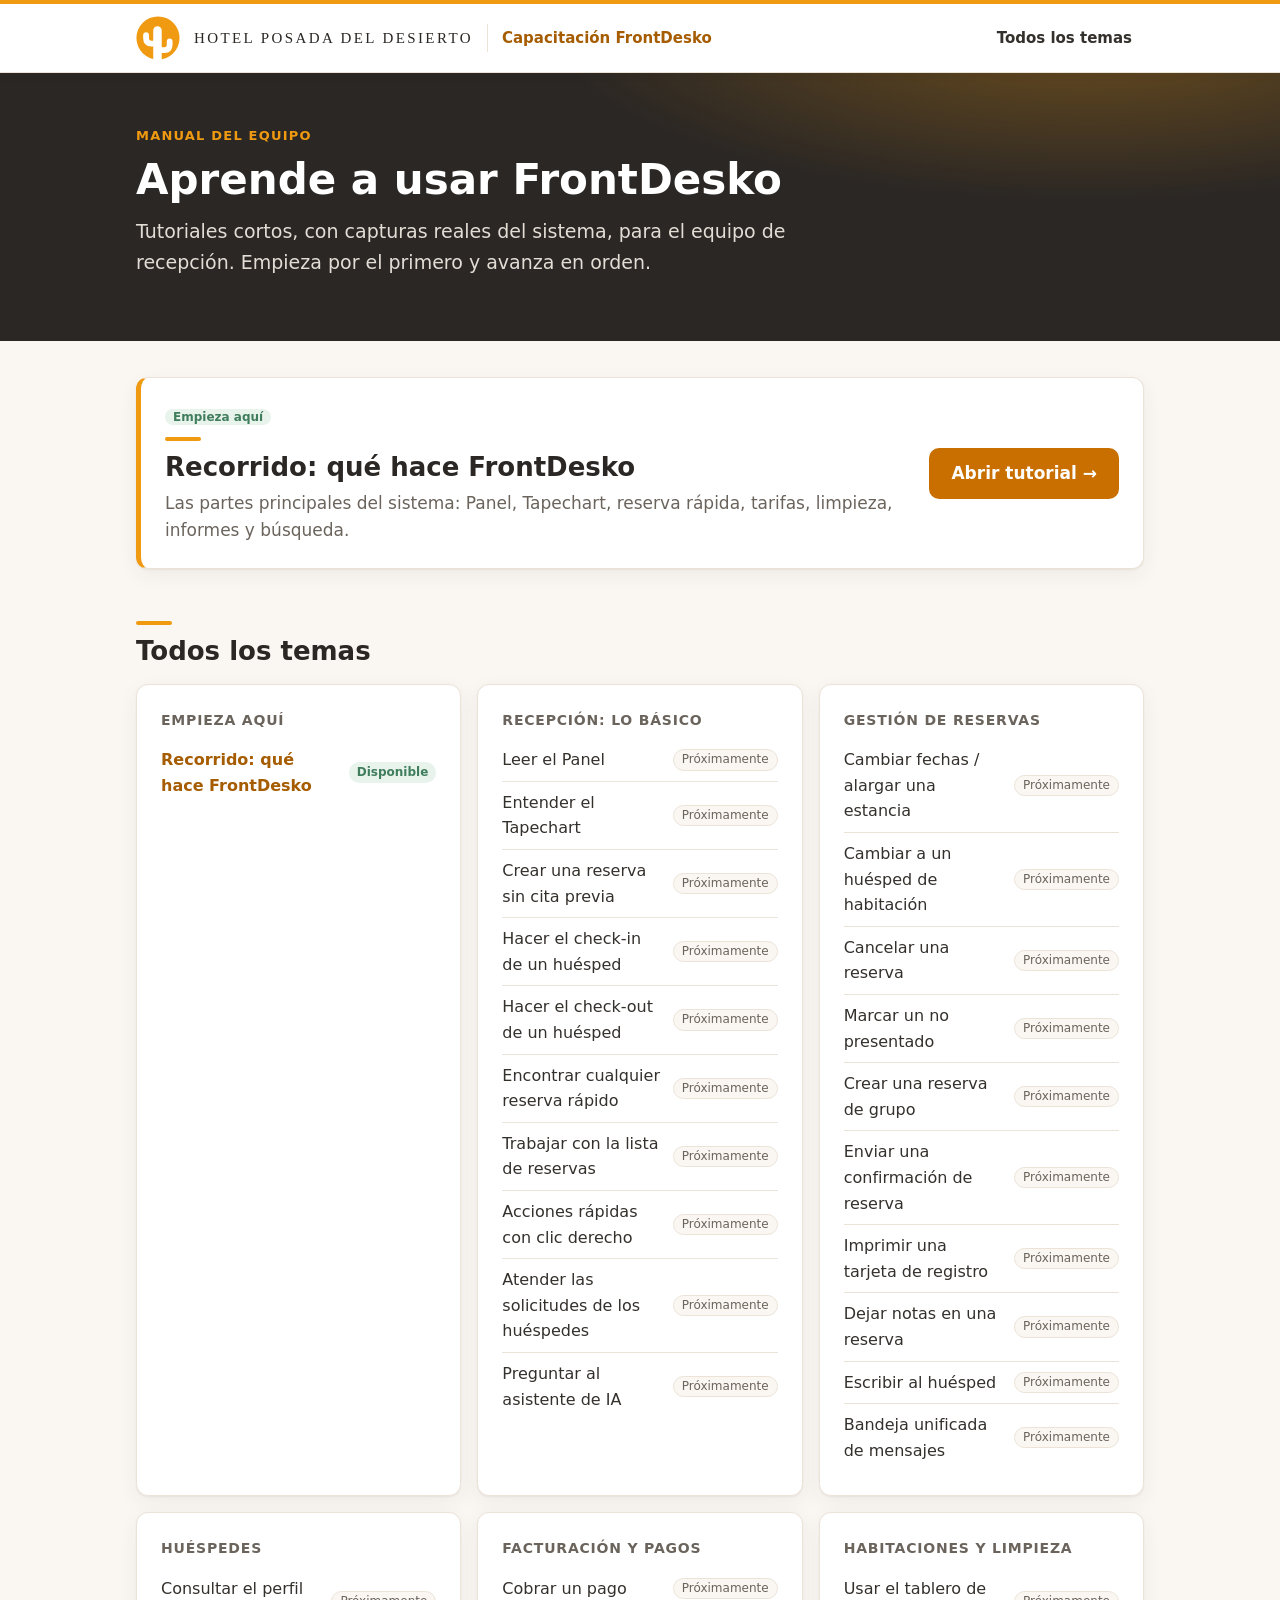
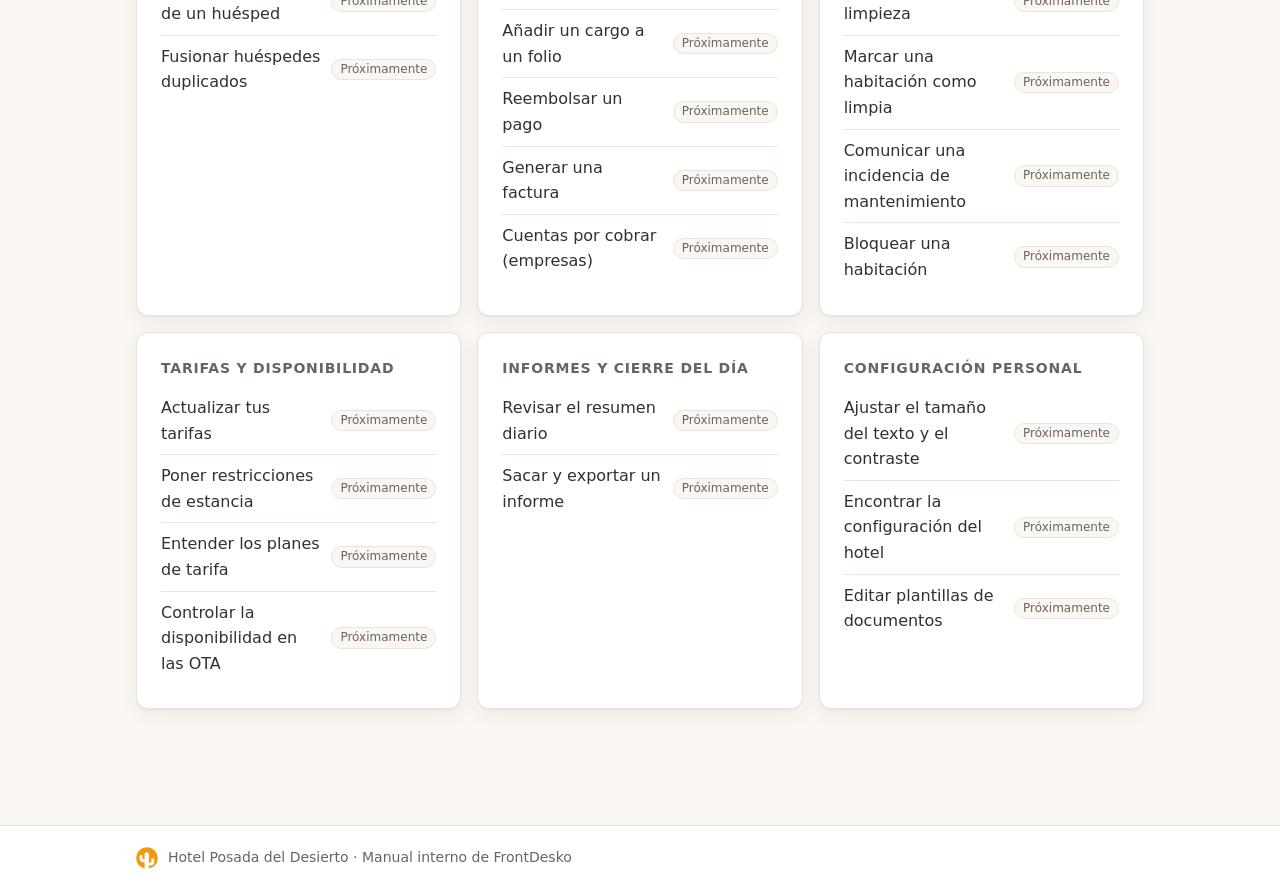
==== index.html @ f3b3c9da "Minisitio de capacitación FrontDesko: portada y tema 1 (Recorrido)" ====
<!doctype html>
<html lang="es">
<head>
<meta charset="utf-8">
<meta name="viewport" content="width=device-width, initial-scale=1">
<title>Capacitación FrontDesko</title>
<link rel="icon" href="img/logo.svg">
<link rel="stylesheet" href="css/estilos.css">
</head>
<body>

<header class="marca-hotel">
  <div class="contenedor">
    <a class="identidad" href="index.html">
      <img src="img/logo.svg" alt="Logotipo Hotel Posada del Desierto">
      <span class="textos">
        <span class="nombre-hotel">Hotel Posada del Desierto</span>
        <span class="separador"></span>
        <span class="seccion">Capacitación FrontDesko</span>
      </span>
    </a>
    <nav><a href="index.html">Todos los temas</a></nav>
  </div>
</header>

<div class="cabecera">
  <div class="contenedor">
    <span class="etiqueta">Manual del equipo</span>
    <h1>Aprende a usar FrontDesko</h1>
    <p class="lead">Tutoriales cortos, con capturas reales del sistema, para el equipo de recepción. Empieza por el primero y avanza en orden.</p>
  </div>
</div>

<main class="contenedor">

  <section class="tarjeta destacado">
    <div class="texto">
      <span class="listo">Empieza aquí</span>
      <h2 style="margin:8px 0 6px">Recorrido: qué hace FrontDesko</h2>
      <p style="margin:0;color:var(--texto-suave)">Las partes principales del sistema: Panel, Tapechart, reserva rápida, tarifas, limpieza, informes y búsqueda.</p>
    </div>
    <a class="boton" href="01-recorrido.html">Abrir tutorial →</a>
  </section>

  <section>
    <h2>Todos los temas</h2>
    <div class="temas">
      <div class="tarjeta grupo">
        <h3>Empieza aquí</h3>
        <ul><li><a href="01-recorrido.html">Recorrido: qué hace FrontDesko</a><span class="listo">Disponible</span></li></ul>
      </div>
      <div class="tarjeta grupo">
        <h3>Recepción: lo básico</h3>
        <ul>
          <li>Leer el Panel<span class="pronto">Próximamente</span></li>
          <li>Entender el Tapechart<span class="pronto">Próximamente</span></li>
          <li>Crear una reserva sin cita previa<span class="pronto">Próximamente</span></li>
          <li>Hacer el check-in de un huésped<span class="pronto">Próximamente</span></li>
          <li>Hacer el check-out de un huésped<span class="pronto">Próximamente</span></li>
          <li>Encontrar cualquier reserva rápido<span class="pronto">Próximamente</span></li>
          <li>Trabajar con la lista de reservas<span class="pronto">Próximamente</span></li>
          <li>Acciones rápidas con clic derecho<span class="pronto">Próximamente</span></li>
          <li>Atender las solicitudes de los huéspedes<span class="pronto">Próximamente</span></li>
          <li>Preguntar al asistente de IA<span class="pronto">Próximamente</span></li>
        </ul>
      </div>
      <div class="tarjeta grupo">
        <h3>Gestión de reservas</h3>
        <ul>
          <li>Cambiar fechas / alargar una estancia<span class="pronto">Próximamente</span></li>
          <li>Cambiar a un huésped de habitación<span class="pronto">Próximamente</span></li>
          <li>Cancelar una reserva<span class="pronto">Próximamente</span></li>
          <li>Marcar un no presentado<span class="pronto">Próximamente</span></li>
          <li>Crear una reserva de grupo<span class="pronto">Próximamente</span></li>
          <li>Enviar una confirmación de reserva<span class="pronto">Próximamente</span></li>
          <li>Imprimir una tarjeta de registro<span class="pronto">Próximamente</span></li>
          <li>Dejar notas en una reserva<span class="pronto">Próximamente</span></li>
          <li>Escribir al huésped<span class="pronto">Próximamente</span></li>
          <li>Bandeja unificada de mensajes<span class="pronto">Próximamente</span></li>
        </ul>
      </div>
      <div class="tarjeta grupo">
        <h3>Huéspedes</h3>
        <ul>
          <li>Consultar el perfil de un huésped<span class="pronto">Próximamente</span></li>
          <li>Fusionar huéspedes duplicados<span class="pronto">Próximamente</span></li>
        </ul>
      </div>
      <div class="tarjeta grupo">
        <h3>Facturación y pagos</h3>
        <ul>
          <li>Cobrar un pago<span class="pronto">Próximamente</span></li>
          <li>Añadir un cargo a un folio<span class="pronto">Próximamente</span></li>
          <li>Reembolsar un pago<span class="pronto">Próximamente</span></li>
          <li>Generar una factura<span class="pronto">Próximamente</span></li>
          <li>Cuentas por cobrar (empresas)<span class="pronto">Próximamente</span></li>
        </ul>
      </div>
      <div class="tarjeta grupo">
        <h3>Habitaciones y limpieza</h3>
        <ul>
          <li>Usar el tablero de limpieza<span class="pronto">Próximamente</span></li>
          <li>Marcar una habitación como limpia<span class="pronto">Próximamente</span></li>
          <li>Comunicar una incidencia de mantenimiento<span class="pronto">Próximamente</span></li>
          <li>Bloquear una habitación<span class="pronto">Próximamente</span></li>
        </ul>
      </div>
      <div class="tarjeta grupo">
        <h3>Tarifas y disponibilidad</h3>
        <ul>
          <li>Actualizar tus tarifas<span class="pronto">Próximamente</span></li>
          <li>Poner restricciones de estancia<span class="pronto">Próximamente</span></li>
          <li>Entender los planes de tarifa<span class="pronto">Próximamente</span></li>
          <li>Controlar la disponibilidad en las OTA<span class="pronto">Próximamente</span></li>
        </ul>
      </div>
      <div class="tarjeta grupo">
        <h3>Informes y cierre del día</h3>
        <ul>
          <li>Revisar el resumen diario<span class="pronto">Próximamente</span></li>
          <li>Sacar y exportar un informe<span class="pronto">Próximamente</span></li>
        </ul>
      </div>
      <div class="tarjeta grupo">
        <h3>Configuración personal</h3>
        <ul>
          <li>Ajustar el tamaño del texto y el contraste<span class="pronto">Próximamente</span></li>
          <li>Encontrar la configuración del hotel<span class="pronto">Próximamente</span></li>
          <li>Editar plantillas de documentos<span class="pronto">Próximamente</span></li>
        </ul>
      </div>
    </div>
  </section>

</main>

<footer>
  <div class="contenedor"><img src="img/logo.svg" alt="">Hotel Posada del Desierto · Manual interno de FrontDesko</div>
</footer>

</body>
</html>
---- css/estilos.css ----
/* Capacitación FrontDesko — Hotel Posada del Desierto
   Color de marca: naranja del logotipo (#EF9A11). */
:root {
  --naranja: #ef9a11;          /* marca: logotipo, acentos, marcadores */
  --naranja-fuerte: #c96f00;   /* fondos con texto blanco (números, botones) */
  --naranja-texto: #a65c00;    /* enlaces y texto naranja sobre claro */
  --naranja-claro: #fdf1de;
  --carbon: #2b2724;           /* cabecera oscura y títulos */
  --texto: #34302c;
  --texto-suave: #6b645d;
  --arena: #faf7f2;            /* fondo de página */
  --borde: #ebe3d8;
  --blanco: #ffffff;
  --salvia: #3f7d5c;
  --salvia-claro: #e8f3ec;
  --turquesa: #1f6e7a;
  --turquesa-claro: #e4f1f2;
  --terracota: #b4432a;
  --terracota-claro: #fbece7;
  --radio: 12px;
  --sombra: 0 1px 2px rgba(43, 39, 36, .06), 0 6px 20px rgba(43, 39, 36, .06);
}

* { box-sizing: border-box; }
html { scroll-behavior: smooth; }
body {
  margin: 0;
  background: var(--arena);
  color: var(--texto);
  font-family: "Segoe UI", system-ui, -apple-system, Roboto, Arial, sans-serif;
  font-size: 17px;
  line-height: 1.6;
}
img { max-width: 100%; display: block; }
a { color: var(--naranja-texto); }
b, strong { font-weight: 650; }
code { background: var(--naranja-claro); padding: 0 5px; border-radius: 4px; font-size: .92em; }

.contenedor { width: 100%; max-width: 1040px; margin: 0 auto; padding: 0 16px; }

/* ---------- Cabecera de marca (todas las páginas) ---------- */
.marca-hotel {
  position: sticky; top: 0; z-index: 10;
  background: var(--blanco);
  border-top: 4px solid var(--naranja);
  border-bottom: 1px solid var(--borde);
  box-shadow: 0 2px 10px rgba(43, 39, 36, .05);
}
.marca-hotel .contenedor { display: flex; align-items: center; gap: 16px; min-height: 68px; }
.marca-hotel .identidad { display: flex; align-items: center; gap: 14px; text-decoration: none; color: inherit; min-width: 0; }
.marca-hotel .identidad img { width: 44px; height: 44px; flex: none; }
.marca-hotel .nombre-hotel {
  font-family: Georgia, "Times New Roman", serif;
  text-transform: uppercase; letter-spacing: .16em;
  font-size: 15px; color: var(--carbon); white-space: nowrap;
}
.marca-hotel .separador { width: 1px; height: 28px; background: var(--borde); flex: none; }
.marca-hotel .seccion { font-weight: 650; font-size: 15px; color: var(--naranja-texto); white-space: nowrap; }
.marca-hotel nav { margin-left: auto; display: flex; gap: 4px; }
.marca-hotel nav a { text-decoration: none; color: var(--texto); font-size: 15px; font-weight: 600; padding: 6px 12px; border-radius: 8px; }
.marca-hotel nav a:hover { background: var(--naranja-claro); color: var(--naranja-texto); }

/* ---------- Portada de cada página ---------- */
.cabecera {
  background:
    radial-gradient(900px 300px at 85% -20%, rgba(239, 154, 17, .35), transparent 60%),
    var(--carbon);
  color: #fff; padding: 48px 0 44px;
}
.cabecera .etiqueta { display: inline-block; font-size: 13px; font-weight: 700; text-transform: uppercase; letter-spacing: 1.2px; color: var(--naranja); }
.cabecera h1 { font-size: clamp(28px, 4.5vw, 42px); line-height: 1.15; margin: 8px 0 12px; }
.cabecera p.lead { font-size: 19px; max-width: 720px; margin: 0 0 20px; color: #e3ddd6; }
.migas { font-size: 14px; color: #bdb4aa; margin-bottom: 14px; }
.migas a { color: #fff; text-decoration: none; }
.fichas { display: flex; flex-wrap: wrap; gap: 8px; }
.ficha { background: rgba(255, 255, 255, .1); border: 1px solid rgba(255, 255, 255, .22); padding: 4px 12px; border-radius: 999px; font-size: 14px; }

/* ---------- Secciones ---------- */
main.contenedor { padding-top: 36px; padding-bottom: 64px; }
section { margin: 0 0 52px; }
h2 { font-size: 26px; line-height: 1.25; margin: 0 0 16px; color: var(--carbon); }
h2::before { content: ""; display: block; width: 36px; height: 4px; border-radius: 2px; background: var(--naranja); margin-bottom: 10px; }
h3 { font-size: 20px; margin: 0 0 8px; color: var(--carbon); }
.tarjeta { background: var(--blanco); border: 1px solid var(--borde); border-radius: var(--radio); box-shadow: var(--sombra); padding: 24px; }

.aprenderas { display: grid; grid-template-columns: repeat(auto-fit, minmax(220px, 1fr)); gap: 12px; list-style: none; padding: 0; margin: 0; }
.aprenderas li { background: var(--blanco); border: 1px solid var(--borde); border-radius: var(--radio); padding: 14px 16px 14px 46px; position: relative; }
.aprenderas li::before { content: "✓"; position: absolute; left: 14px; top: 13px; width: 22px; height: 22px; border-radius: 50%; background: var(--naranja-claro); color: var(--naranja-texto); font-weight: 800; font-size: 13px; display: grid; place-items: center; }

/* ---------- Notas ---------- */
.nota { border-radius: 10px; padding: 14px 16px 14px 48px; position: relative; margin: 16px 0; background: var(--turquesa-claro); border-left: 4px solid var(--turquesa); }
.nota::before { content: "i"; position: absolute; left: 14px; top: 14px; width: 22px; height: 22px; border-radius: 50%; background: var(--turquesa); color: #fff; font-weight: 800; font-size: 13px; display: grid; place-items: center; font-family: Georgia, serif; }
.nota.ojo { background: var(--terracota-claro); border-left-color: var(--terracota); }
.nota.ojo::before { content: "!"; background: var(--terracota); font-family: inherit; }
.nota.bien { background: var(--salvia-claro); border-left-color: var(--salvia); }
.nota.bien::before { content: "✓"; background: var(--salvia); font-family: inherit; }
.nota p { margin: 0; }

/* ---------- Pasos ---------- */
.paso { display: grid; grid-template-columns: 56px 1fr; gap: 0 20px; margin: 0 0 48px; }
.paso .num { width: 48px; height: 48px; border-radius: 50%; background: var(--naranja-fuerte); color: #fff; font-weight: 800; font-size: 20px; display: grid; place-items: center; box-shadow: 0 0 0 5px var(--naranja-claro); }
.paso .cuerpo { min-width: 0; }
.paso .titulo-paso { font-size: 22px; margin: 6px 0 12px; color: var(--carbon); }
.paso .accion { display: flex; gap: 10px; align-items: flex-start; background: var(--blanco); border: 1px solid var(--borde); border-radius: 10px; padding: 12px 14px; margin: 14px 0 0; }
.paso .accion .icono { flex: none; width: 26px; height: 26px; border-radius: 6px; background: var(--naranja); color: #fff; display: grid; place-items: center; font-weight: 800; font-size: 13px; }
.paso .turno { margin: 10px 0 0; padding: 12px 14px; border-radius: 10px; background: var(--salvia-claro); }
.paso .turno b { color: var(--salvia); }
.leyenda { list-style: none; padding: 0; margin: 14px 0 0; display: grid; gap: 8px; }
.leyenda li { display: grid; grid-template-columns: 26px 1fr; gap: 10px; align-items: start; }
.leyenda .n { width: 24px; height: 24px; border-radius: 50%; background: var(--naranja); color: #fff; font-weight: 800; font-size: 13px; display: grid; place-items: center; margin-top: 2px; }

/* Imitan elementos de FrontDesko (se mantienen en azul como en el sistema) */
.boton-ui { display: inline-block; background: #1a73d9; color: #fff; font-weight: 600; font-size: 14px; padding: 1px 10px; border-radius: 6px; white-space: nowrap; }
.boton-ui.borde { background: #fff; color: #1a73d9; border: 1px solid #1a73d9; }
.pestana-ui { display: inline-block; border: 1px solid #d6dde6; background: #fff; color: #1d2733; font-weight: 600; font-size: 14px; padding: 1px 10px; border-radius: 6px; white-space: nowrap; }
.etiqueta-ui { display: inline-block; font-size: 12px; font-weight: 700; padding: 0 6px; border-radius: 4px; }
.etiqueta-ui.limpia { background: #d9f5e3; color: #1f7a45; }
.etiqueta-ui.sucia { background: #fdeccd; color: #9a5b00; border: 1px solid #f2b25c; }

/* ---------- Capturas con marcadores ---------- */
.captura { position: relative; margin: 0; border: 1px solid var(--borde); border-radius: 10px; background: #fff; box-shadow: var(--sombra); }
.captura img { border-radius: 10px 10px 0 0; }
.captura a { display: block; cursor: zoom-in; }
.captura figcaption { font-size: 14px; color: var(--texto-suave); padding: 8px 14px; border-top: 1px solid var(--borde); background: #fdfbf8; border-radius: 0 0 10px 10px; }
.captura .lienzo { position: relative; }
.marca {
  position: absolute; width: 4.5%; aspect-ratio: 1; min-width: 30px;
  transform: translate(-50%, -50%);
  border: 3px solid var(--naranja); border-radius: 50%;
  box-shadow: 0 0 0 4px rgba(239, 154, 17, .28);
  pointer-events: none;
  animation: latido 1.8s ease-in-out infinite;
}
.marca::after {
  content: attr(data-n);
  position: absolute; right: -14px; top: -14px;
  width: 24px; height: 24px; border-radius: 50%;
  background: var(--naranja-fuerte); color: #fff; font-weight: 800; font-size: 13px;
  display: grid; place-items: center; box-shadow: 0 1px 3px rgba(0,0,0,.3);
}
@keyframes latido { 50% { box-shadow: 0 0 0 9px rgba(239, 154, 17, 0); } }
@media (prefers-reduced-motion: reduce) { .marca { animation: none; } }

/* ---------- Mapa del menú ---------- */
.mapa { display: grid; grid-template-columns: repeat(auto-fit, minmax(230px, 1fr)); gap: 12px; }
.mapa .item { background: #fff; border: 1px solid var(--borde); border-radius: 10px; padding: 14px 16px; }
.mapa .item .pestana-ui { margin-bottom: 6px; }
.mapa .item p { margin: 0; font-size: 15px; color: var(--texto-suave); }
.mapa .item.clave { border-color: var(--naranja); box-shadow: 0 0 0 3px var(--naranja-claro); }

/* ---------- Diagrama de flujo ---------- */
.flujo { display: flex; flex-wrap: wrap; align-items: stretch; gap: 8px; list-style: none; padding: 0; margin: 0; }
.flujo li { flex: 1 1 140px; background: #fff; border: 1px solid var(--borde); border-radius: 10px; padding: 12px; text-align: center; position: relative; font-size: 15px; }
.flujo li b { display: block; font-size: 16px; color: var(--carbon); }
.flujo li .quien { display: inline-block; margin-top: 6px; font-size: 12px; font-weight: 700; padding: 1px 8px; border-radius: 999px; }
.quien.recepcion { background: var(--naranja-claro); color: var(--naranja-texto); }
.quien.limpieza { background: var(--salvia-claro); color: var(--salvia); }
.quien.sistema { background: var(--turquesa-claro); color: var(--turquesa); }
.flujo li:not(:last-child)::after { content: "➜"; position: absolute; right: -9px; top: 50%; transform: translateY(-50%); color: var(--naranja); font-size: 16px; z-index: 1; background: var(--arena); line-height: 1; }

/* ---------- Glosario y repaso ---------- */
dl.glosario { display: grid; grid-template-columns: max-content 1fr; gap: 10px 20px; margin: 0; }
dl.glosario dt { font-weight: 700; color: var(--carbon); }
dl.glosario dd { margin: 0; }
details { background: #fff; border: 1px solid var(--borde); border-radius: 10px; padding: 12px 16px; margin: 0 0 10px; }
details summary { cursor: pointer; font-weight: 600; }
details[open] summary { margin-bottom: 8px; color: var(--naranja-texto); }

/* ---------- Índice (portada) ---------- */
.temas { display: grid; grid-template-columns: repeat(auto-fit, minmax(280px, 1fr)); gap: 16px; }
.grupo h3 { font-size: 14px; text-transform: uppercase; letter-spacing: .8px; color: var(--texto-suave); margin: 0 0 8px; }
.grupo ul { list-style: none; margin: 0; padding: 0; }
.grupo li { padding: 8px 0; border-bottom: 1px solid var(--borde); display: flex; justify-content: space-between; gap: 10px; font-size: 16px; }
.grupo li:last-child { border-bottom: 0; }
.grupo li a { font-weight: 600; text-decoration: none; }
.pronto { font-size: 12px; color: var(--texto-suave); background: var(--arena); border: 1px solid var(--borde); border-radius: 999px; padding: 0 8px; white-space: nowrap; align-self: center; }
.listo { font-size: 12px; color: var(--salvia); background: var(--salvia-claro); border-radius: 999px; padding: 1px 8px; white-space: nowrap; align-self: center; font-weight: 700; }
.destacado { display: flex; gap: 24px; align-items: center; flex-wrap: wrap; border-left: 5px solid var(--naranja); }
.destacado .texto { flex: 1 1 300px; }
.boton { display: inline-block; background: var(--naranja-fuerte); color: #fff; text-decoration: none; font-weight: 700; padding: 12px 22px; border-radius: 10px; }
.boton:hover { background: #b46300; }

/* ---------- Pie ---------- */
.siguiente { display: flex; justify-content: space-between; align-items: center; gap: 16px; flex-wrap: wrap; }
footer { border-top: 1px solid var(--borde); padding: 20px 0; font-size: 14px; color: var(--texto-suave); background: var(--blanco); }
footer .contenedor { display: flex; align-items: center; gap: 10px; }
footer img { width: 22px; height: 22px; }

/* ---------- Móvil ---------- */
@media (max-width: 760px) {
  .marca-hotel .separador { display: none; }
  .marca-hotel .identidad { flex-wrap: wrap; row-gap: 0; }
  .marca-hotel .textos { display: flex; flex-direction: column; line-height: 1.25; }
  .marca-hotel .nombre-hotel { font-size: 12px; letter-spacing: .12em; }
  .marca-hotel .seccion { font-size: 14px; }
  .marca-hotel nav { display: none; }
}
@media (min-width: 761px) {
  .marca-hotel .textos { display: flex; align-items: center; gap: 14px; }
}
@media (max-width: 640px) {
  body { font-size: 16px; }
  .paso { grid-template-columns: 1fr; }
  .paso .num { margin-bottom: 6px; }
  dl.glosario { grid-template-columns: 1fr; gap: 2px; }
  dl.glosario dd { margin-bottom: 10px; }
  .flujo li:not(:last-child)::after { content: "⬇"; right: 50%; top: auto; bottom: -13px; transform: translateX(50%); }
  .flujo li { flex-basis: 100%; }
}

/* ---------- Impresión ---------- */
@media print {
  body { background: #fff; font-size: 12pt; }
  .marca-hotel { position: static; box-shadow: none; }
  .marca-hotel nav, .no-imprimir { display: none !important; }
  .cabecera { background: none; color: #000; padding: 0 0 12px; border-bottom: 2px solid var(--naranja); }
  .cabecera p.lead, .migas { color: #333; }
  .ficha { border-color: #999; }
  .paso, .captura, details, .nota { break-inside: avoid; }
  .marca { animation: none; }
  a { color: inherit; text-decoration: none; }
}
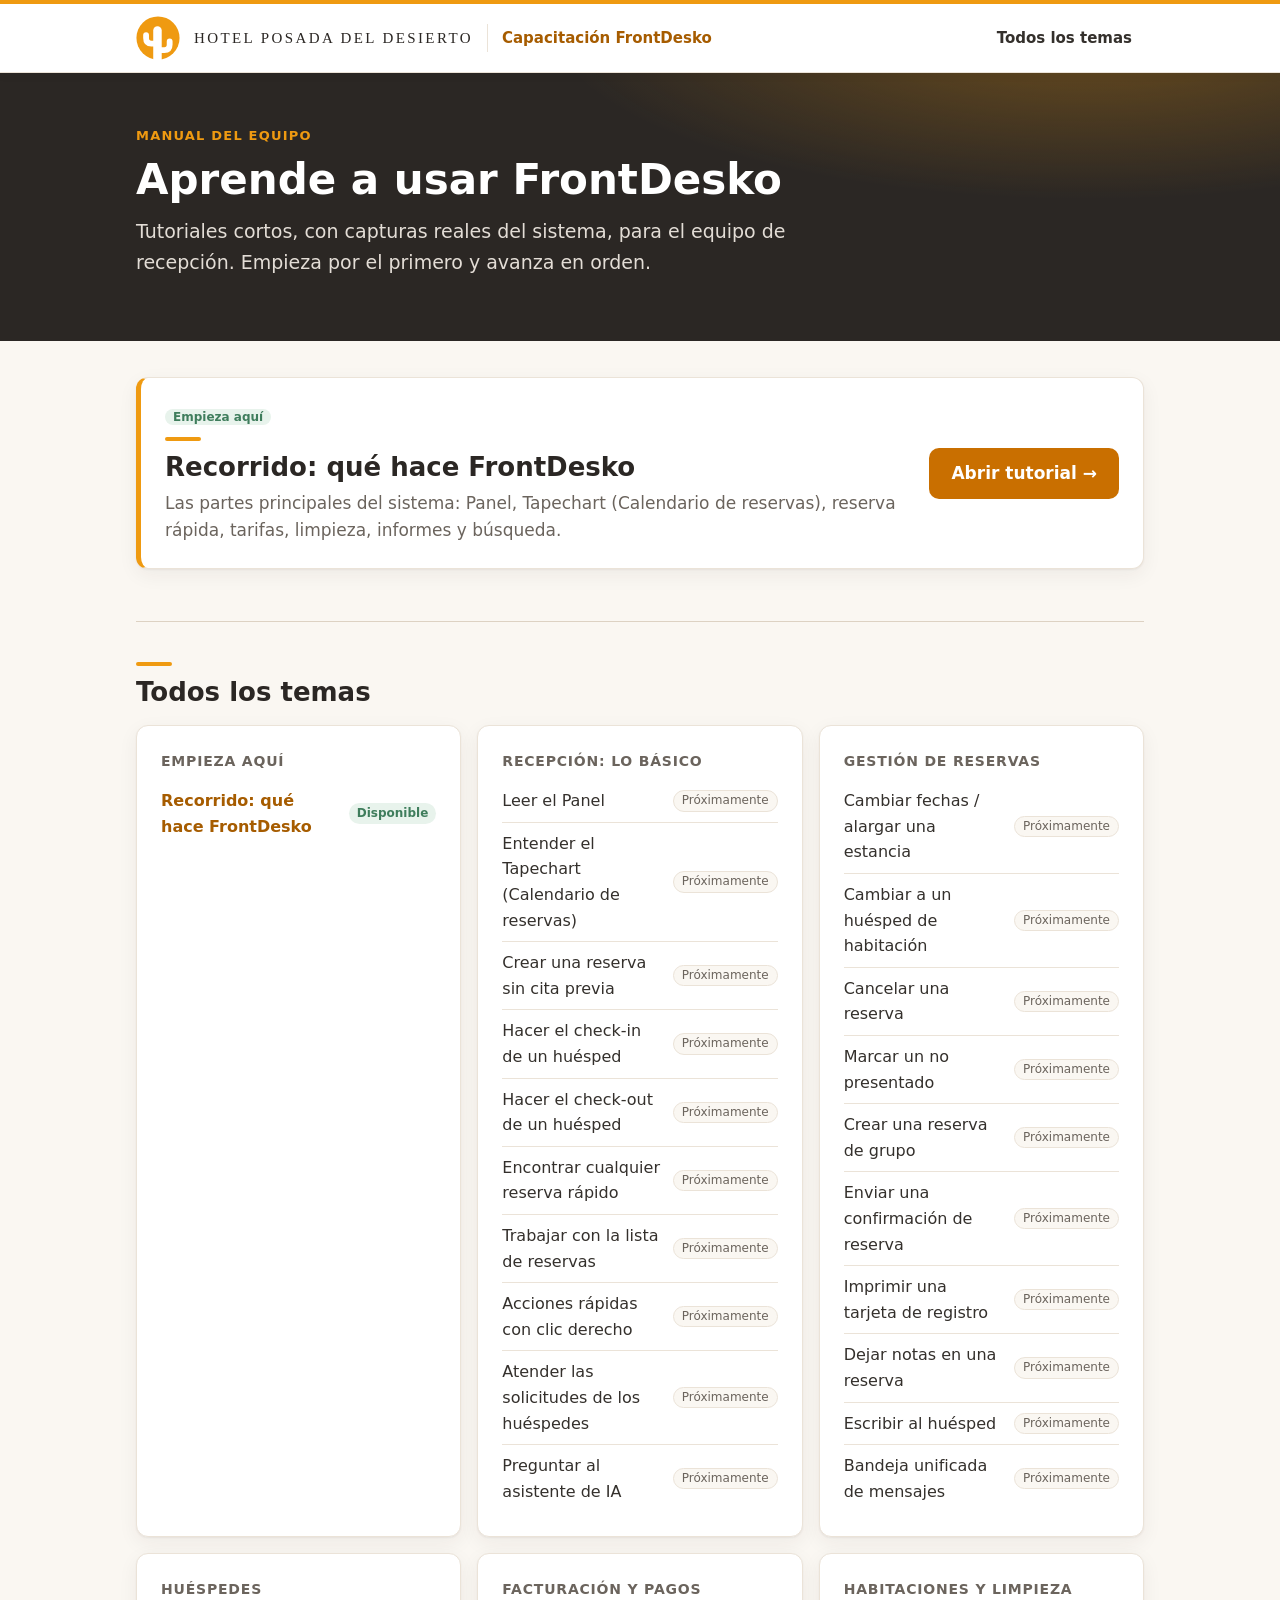
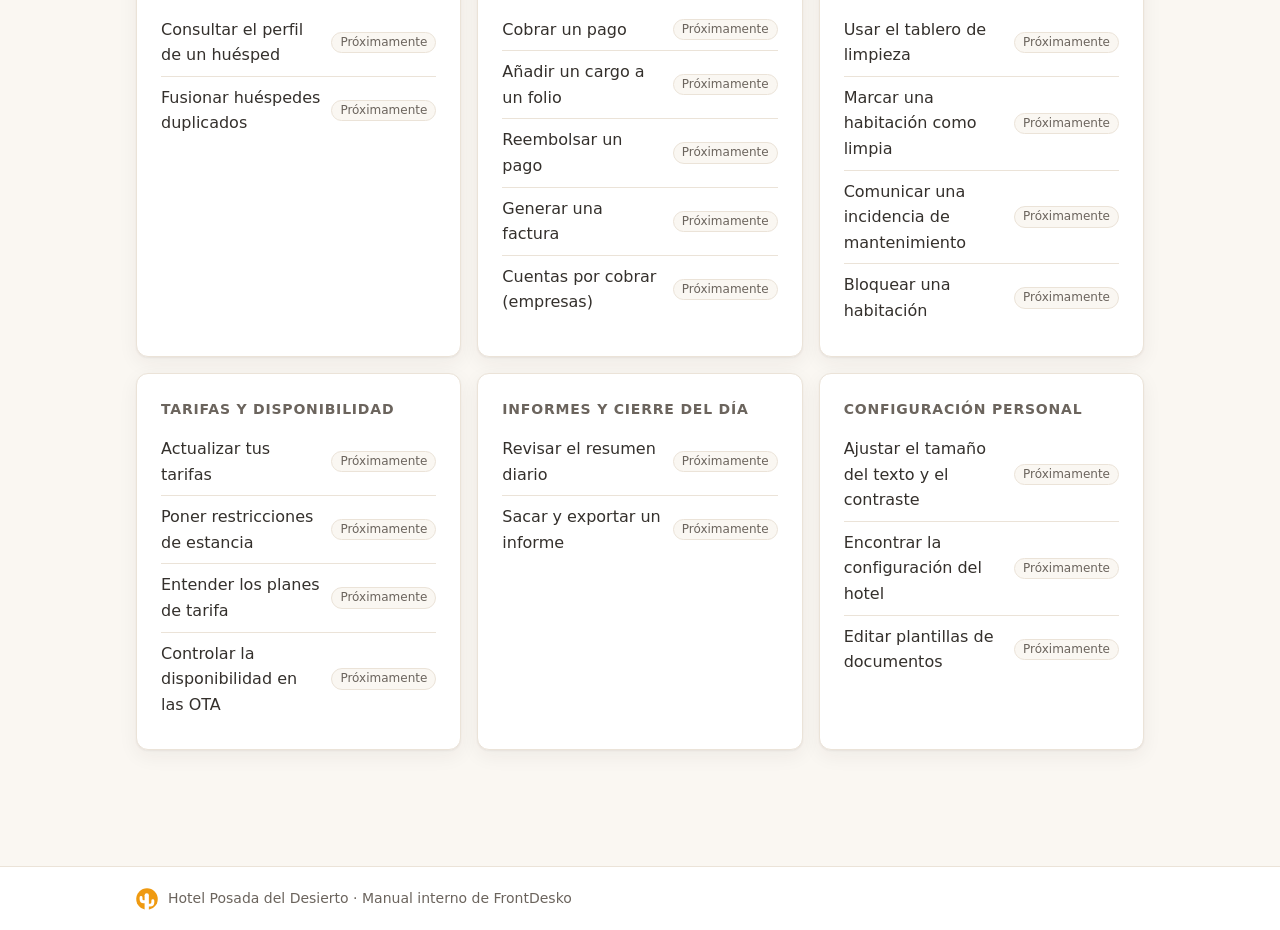
==== commit 5dcdc183: "Globos en los marcadores, separadores, Tapechart (Calendario de reservas) y ajustes de texto del tem" ====
--- a/index.html
+++ b/index.html
@@ -37,7 +37,7 @@
     <div class="texto">
       <span class="listo">Empieza aquí</span>
       <h2 style="margin:8px 0 6px">Recorrido: qué hace FrontDesko</h2>
-      <p style="margin:0;color:var(--texto-suave)">Las partes principales del sistema: Panel, Tapechart, reserva rápida, tarifas, limpieza, informes y búsqueda.</p>
+      <p style="margin:0;color:var(--texto-suave)">Las partes principales del sistema: Panel, Tapechart (Calendario de reservas), reserva rápida, tarifas, limpieza, informes y búsqueda.</p>
     </div>
     <a class="boton" href="01-recorrido.html">Abrir tutorial →</a>
   </section>
@@ -53,7 +53,7 @@
         <h3>Recepción: lo básico</h3>
         <ul>
           <li>Leer el Panel<span class="pronto">Próximamente</span></li>
-          <li>Entender el Tapechart<span class="pronto">Próximamente</span></li>
+          <li>Entender el Tapechart (Calendario de reservas)<span class="pronto">Próximamente</span></li>
           <li>Crear una reserva sin cita previa<span class="pronto">Próximamente</span></li>
           <li>Hacer el check-in de un huésped<span class="pronto">Próximamente</span></li>
           <li>Hacer el check-out de un huésped<span class="pronto">Próximamente</span></li>
--- a/css/estilos.css
+++ b/css/estilos.css
@@ -78,6 +78,8 @@
 /* ---------- Secciones ---------- */
 main.contenedor { padding-top: 36px; padding-bottom: 64px; }
 section { margin: 0 0 52px; }
+/* Separadores horizontales entre secciones y entre pasos */
+main > section + section:not(.tarjeta), .paso + .paso { border-top: 1px solid #ddd2c3; padding-top: 40px; }
 h2 { font-size: 26px; line-height: 1.25; margin: 0 0 16px; color: var(--carbon); }
 h2::before { content: ""; display: block; width: 36px; height: 4px; border-radius: 2px; background: var(--naranja); margin-bottom: 10px; }
 h3 { font-size: 20px; margin: 0 0 8px; color: var(--carbon); }
@@ -107,7 +109,7 @@
 .paso .turno b { color: var(--salvia); }
 .leyenda { list-style: none; padding: 0; margin: 14px 0 0; display: grid; gap: 8px; }
 .leyenda li { display: grid; grid-template-columns: 26px 1fr; gap: 10px; align-items: start; }
-.leyenda .n { width: 24px; height: 24px; border-radius: 50%; background: var(--naranja); color: #fff; font-weight: 800; font-size: 13px; display: grid; place-items: center; margin-top: 2px; }
+.leyenda .n, .globo .n { width: 24px; height: 24px; border-radius: 50%; background: var(--naranja); color: #fff; font-weight: 800; font-size: 13px; display: grid; place-items: center; margin-top: 2px; }
 
 /* Imitan elementos de FrontDesko (se mantienen en azul como en el sistema) */
 .boton-ui { display: inline-block; background: #1a73d9; color: #fff; font-weight: 600; font-size: 14px; padding: 1px 10px; border-radius: 6px; white-space: nowrap; }
@@ -128,9 +130,31 @@
   transform: translate(-50%, -50%);
   border: 3px solid var(--naranja); border-radius: 50%;
   box-shadow: 0 0 0 4px rgba(239, 154, 17, .28);
-  pointer-events: none;
   animation: latido 1.8s ease-in-out infinite;
 }
+.marca[data-texto] { cursor: help; }
+.marca[data-texto]:hover { animation: none; border-color: var(--naranja-fuerte); box-shadow: 0 0 0 6px rgba(239, 154, 17, .4); }
+
+/* Globo de las anotaciones (js/anotaciones.js) */
+.globo {
+  position: fixed; z-index: 200; pointer-events: none;
+  max-width: min(320px, calc(100vw - 16px));
+  display: grid; grid-template-columns: 24px 1fr; gap: 10px; align-items: start;
+  padding: 12px 14px; border-radius: 10px;
+  background: var(--blanco); color: var(--texto);
+  border: 1px solid var(--borde); border-top: 3px solid var(--naranja);
+  box-shadow: 0 10px 30px rgba(43, 39, 36, .2);
+  font-size: 14px; line-height: 1.45;
+  animation: globo-entrar .15s ease-out;
+}
+.globo[hidden] { display: none; }
+.globo::after {
+  content: ""; position: absolute; left: var(--flecha, 50%); top: 100%; transform: translateX(-50%);
+  border: 7px solid transparent; border-top-color: var(--blanco);
+}
+.globo.debajo::after { top: auto; bottom: 100%; border-top-color: transparent; border-bottom-color: var(--naranja); }
+@keyframes globo-entrar { from { opacity: 0; transform: translateY(4px); } }
+@media (prefers-reduced-motion: reduce) { .globo { animation: none; } }
 .marca::after {
   content: attr(data-n);
   position: absolute; right: -14px; top: -14px;
@@ -140,6 +164,32 @@
 }
 @keyframes latido { 50% { box-shadow: 0 0 0 9px rgba(239, 154, 17, 0); } }
 @media (prefers-reduced-motion: reduce) { .marca { animation: none; } }
+
+/* ---------- Visor de capturas (js/visor.js) ---------- */
+.visor-abierto { overflow: hidden; }
+.visor { position: fixed; inset: 0; z-index: 100; background: #1a1715; display: flex; flex-direction: column; }
+.visor[hidden] { display: none; }
+.visor { animation: visor-fondo .3s ease both; }
+.visor-barra, .visor-ayuda { animation: visor-aparecer .35s ease both; }
+@keyframes visor-fondo { from { background-color: rgba(26, 23, 21, 0); } }
+@keyframes visor-aparecer { from { opacity: 0; } }
+@media (prefers-reduced-motion: reduce) { .visor, .visor-barra, .visor-ayuda { animation: none; } }
+.visor-barra { display: flex; align-items: center; gap: 12px; padding: 10px 16px; border-bottom: 1px solid rgba(255, 255, 255, .1); }
+.visor-titulo { flex: 1; min-width: 0; font-size: 15px; color: #e3ddd6; white-space: nowrap; overflow: hidden; text-overflow: ellipsis; }
+.visor-botones { display: flex; gap: 6px; }
+.visor-botones button {
+  min-width: 42px; height: 42px; padding: 0 10px; border-radius: 8px; cursor: pointer;
+  border: 1px solid rgba(255, 255, 255, .22); background: rgba(255, 255, 255, .08); color: #fff;
+  font-family: inherit; font-size: 20px; font-weight: 600; line-height: 1;
+}
+.visor-botones button:hover, .visor-botones button:focus-visible { background: var(--naranja-fuerte); border-color: var(--naranja-fuerte); outline: none; }
+.visor-botones .visor-pct { font-size: 14px; min-width: 64px; }
+.visor-escena { flex: 1; position: relative; overflow: hidden; display: flex; align-items: center; justify-content: center; touch-action: none; cursor: zoom-in; }
+.visor-escena.con-zoom { cursor: grab; }
+.visor-escena.con-zoom.arrastrando { cursor: grabbing; }
+.visor-lienzo { flex: none; transform-origin: center center; user-select: none; }
+.visor-lienzo img { border-radius: 6px; pointer-events: none; }
+.visor-ayuda { text-align: center; font-size: 13px; color: #a9a097; padding: 8px 16px 12px; }
 
 /* ---------- Mapa del menú ---------- */
 .mapa { display: grid; grid-template-columns: repeat(auto-fit, minmax(230px, 1fr)); gap: 12px; }
@@ -212,7 +262,7 @@
 @media print {
   body { background: #fff; font-size: 12pt; }
   .marca-hotel { position: static; box-shadow: none; }
-  .marca-hotel nav, .no-imprimir { display: none !important; }
+  .marca-hotel nav, .no-imprimir, .visor, .globo { display: none !important; }
   .cabecera { background: none; color: #000; padding: 0 0 12px; border-bottom: 2px solid var(--naranja); }
   .cabecera p.lead, .migas { color: #333; }
   .ficha { border-color: #999; }
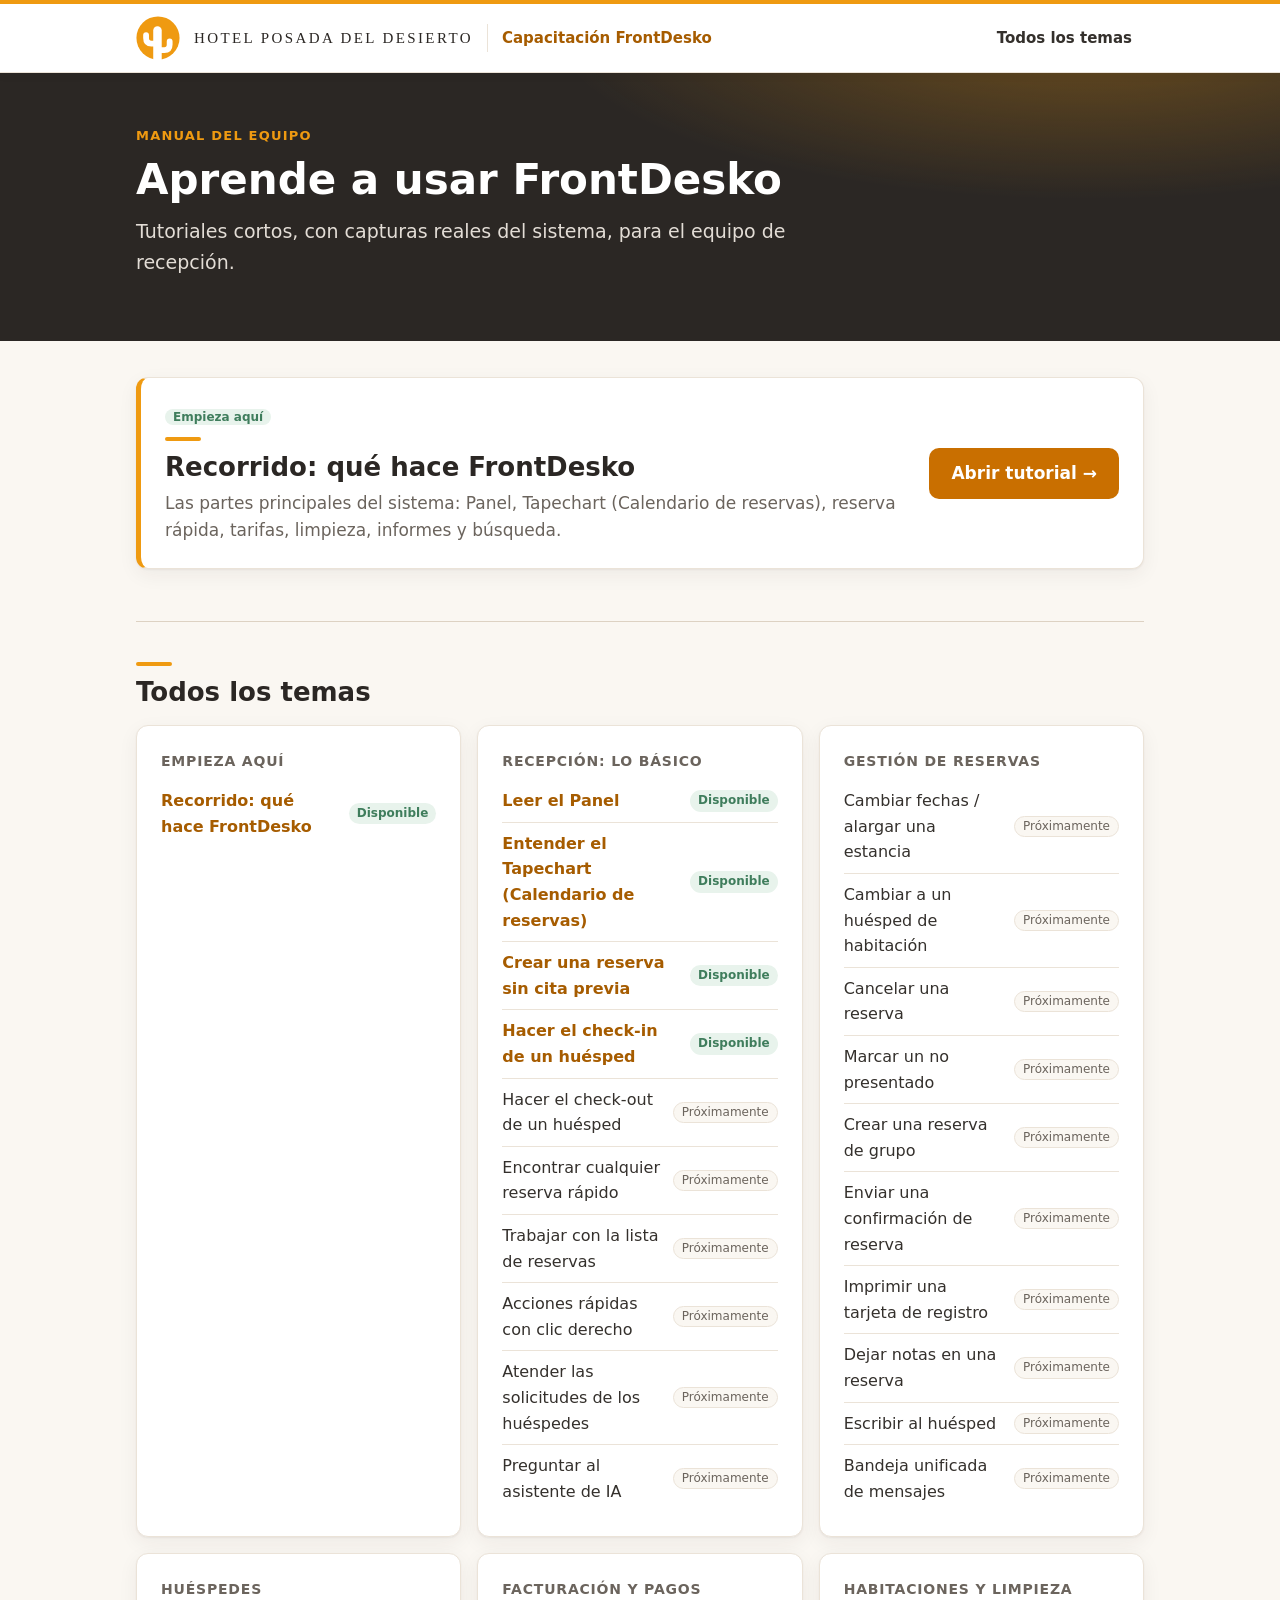
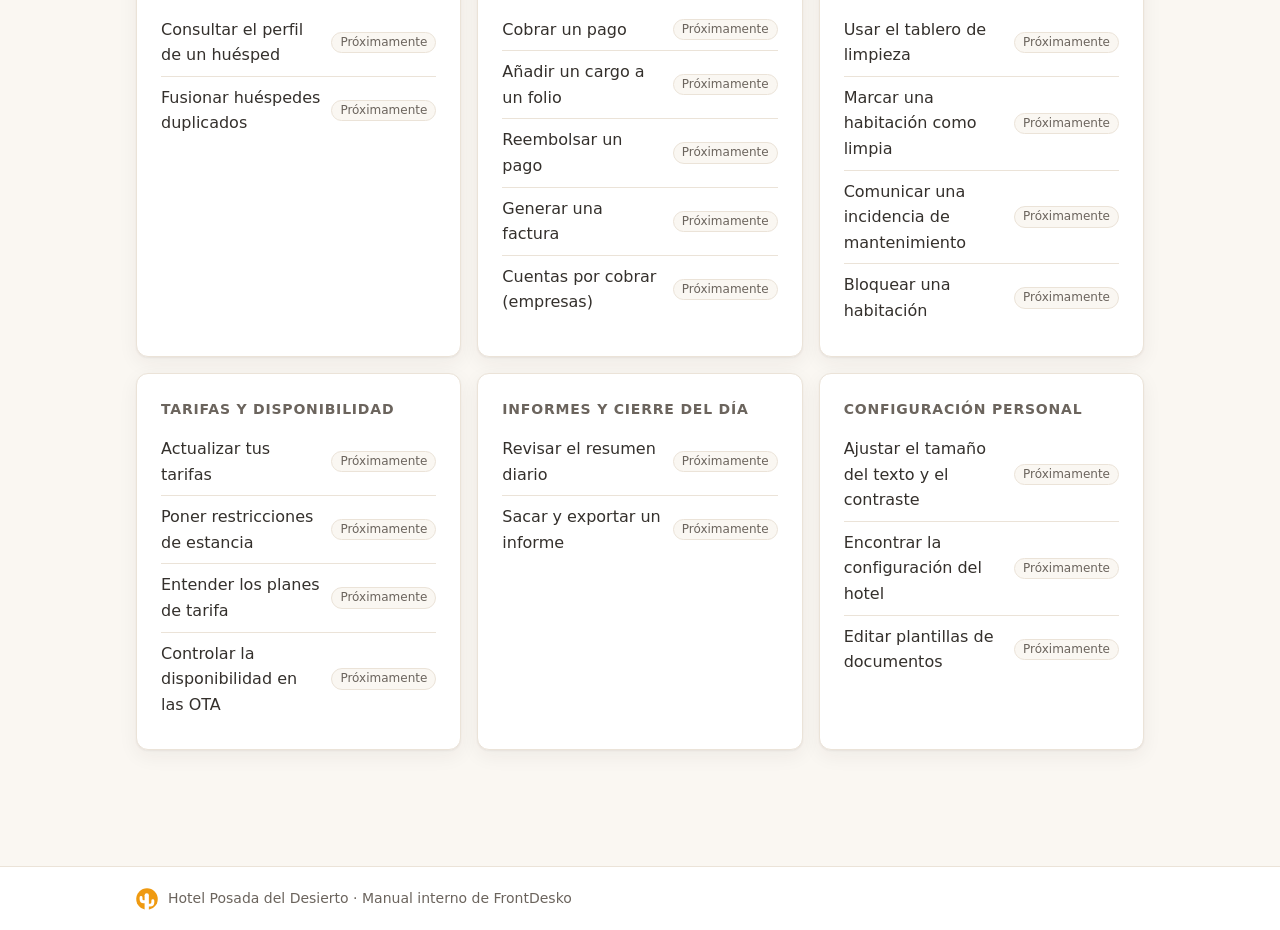
==== commit b71736ff: "Temas 2 a 5: Panel, Tapechart (Calendario de reservas), reserva sin cita previa y check-in Añade lec" ====
--- a/index.html
+++ b/index.html
@@ -27,7 +27,7 @@
   <div class="contenedor">
     <span class="etiqueta">Manual del equipo</span>
     <h1>Aprende a usar FrontDesko</h1>
-    <p class="lead">Tutoriales cortos, con capturas reales del sistema, para el equipo de recepción. Empieza por el primero y avanza en orden.</p>
+    <p class="lead">Tutoriales cortos, con capturas reales del sistema, para el equipo de recepción.</p>
   </div>
 </div>
 
@@ -52,10 +52,10 @@
       <div class="tarjeta grupo">
         <h3>Recepción: lo básico</h3>
         <ul>
-          <li>Leer el Panel<span class="pronto">Próximamente</span></li>
-          <li>Entender el Tapechart (Calendario de reservas)<span class="pronto">Próximamente</span></li>
-          <li>Crear una reserva sin cita previa<span class="pronto">Próximamente</span></li>
-          <li>Hacer el check-in de un huésped<span class="pronto">Próximamente</span></li>
+          <li><a href="02-leer-el-panel.html">Leer el Panel</a><span class="listo">Disponible</span></li>
+          <li><a href="03-entender-el-tapechart.html">Entender el Tapechart (Calendario de reservas)</a><span class="listo">Disponible</span></li>
+          <li><a href="04-reserva-sin-cita.html">Crear una reserva sin cita previa</a><span class="listo">Disponible</span></li>
+          <li><a href="05-check-in.html">Hacer el check-in de un huésped</a><span class="listo">Disponible</span></li>
           <li>Hacer el check-out de un huésped<span class="pronto">Próximamente</span></li>
           <li>Encontrar cualquier reserva rápido<span class="pronto">Próximamente</span></li>
           <li>Trabajar con la lista de reservas<span class="pronto">Próximamente</span></li>
--- a/css/estilos.css
+++ b/css/estilos.css
@@ -17,12 +17,19 @@
   --turquesa-claro: #e4f1f2;
   --terracota: #b4432a;
   --terracota-claro: #fbece7;
+  --amarillo: #f2c81b;         /* solo avisos (.nota.ojo); no usar como color de marca */
+  --amarillo-claro: #fff8d4;
   --radio: 12px;
   --sombra: 0 1px 2px rgba(43, 39, 36, .06), 0 6px 20px rgba(43, 39, 36, .06);
 }
 
 * { box-sizing: border-box; }
-html { scroll-behavior: smooth; }
+html {
+  scroll-behavior: smooth;
+  /* Lectura guiada (js/pasos.js): los saltos y el ajuste dejan el paso justo bajo la cabecera fija */
+  scroll-padding-top: calc(var(--alto-cabecera, 120px) + 12px);
+  scroll-snap-type: y proximity;
+}
 body {
   margin: 0;
   background: var(--arena);
@@ -59,6 +66,29 @@
 .marca-hotel nav { margin-left: auto; display: flex; gap: 4px; }
 .marca-hotel nav a { text-decoration: none; color: var(--texto); font-size: 15px; font-weight: 600; padding: 6px 12px; border-radius: 8px; }
 .marca-hotel nav a:hover { background: var(--naranja-claro); color: var(--naranja-texto); }
+
+/* Al desplazarse, la cabecera se hace pequeña (en los primeros 120px de scroll). Sin JS.
+   Navegadores sin soporte: la cabecera se queda en su tamaño normal. */
+@supports (animation-timeline: scroll()) {
+  .marca-hotel .contenedor, .marca-hotel .identidad img, .marca-hotel .nombre-hotel,
+  .marca-hotel .seccion, .marca-hotel .separador, .marca-hotel nav a {
+    animation: linear both;
+    animation-timeline: scroll();
+    animation-range: 0 120px;
+  }
+  .marca-hotel .contenedor { animation-name: compacta-fila; }
+  .marca-hotel .identidad img { animation-name: compacta-logo; }
+  .marca-hotel .nombre-hotel { animation-name: compacta-nombre; }
+  .marca-hotel .seccion { animation-name: compacta-seccion; }
+  .marca-hotel .separador { animation-name: compacta-separador; }
+  .marca-hotel nav a { animation-name: compacta-enlace; }
+}
+@keyframes compacta-fila { to { min-height: 42px; } }
+@keyframes compacta-logo { to { width: 26px; height: 26px; } }
+@keyframes compacta-nombre { to { font-size: 11px; } }
+@keyframes compacta-seccion { to { font-size: 12px; } }
+@keyframes compacta-separador { to { height: 16px; } }
+@keyframes compacta-enlace { to { font-size: 13px; padding: 2px 10px; } }
 
 /* ---------- Portada de cada página ---------- */
 .cabecera {
@@ -85,21 +115,26 @@
 h3 { font-size: 20px; margin: 0 0 8px; color: var(--carbon); }
 .tarjeta { background: var(--blanco); border: 1px solid var(--borde); border-radius: var(--radio); box-shadow: var(--sombra); padding: 24px; }
 
-.aprenderas { display: grid; grid-template-columns: repeat(auto-fit, minmax(220px, 1fr)); gap: 12px; list-style: none; padding: 0; margin: 0; }
-.aprenderas li { background: var(--blanco); border: 1px solid var(--borde); border-radius: var(--radio); padding: 14px 16px 14px 46px; position: relative; }
-.aprenderas li::before { content: "✓"; position: absolute; left: 14px; top: 13px; width: 22px; height: 22px; border-radius: 50%; background: var(--naranja-claro); color: var(--naranja-texto); font-weight: 800; font-size: 13px; display: grid; place-items: center; }
+.aprenderas { columns: 2; column-gap: 12px; list-style: none; padding: 0; margin: 0; }
+.aprenderas li { background: var(--blanco); border: 1px solid var(--borde); border-radius: var(--radio); padding: 10px 14px 10px 54px; margin-bottom: 10px; min-height: 50px; position: relative; break-inside: avoid; }
+/* Icono de birrete (aprender), sin números: no son pasos. Trazo = --naranja-texto (#a65c00) */
+.aprenderas li::before {
+  content: ""; position: absolute; left: 12px; top: 8px; width: 32px; height: 32px; border-radius: 50%;
+  background: var(--naranja-claro) url("data:image/svg+xml,%3Csvg xmlns='http://www.w3.org/2000/svg' viewBox='0 0 24 24' fill='none' stroke='%23a65c00' stroke-width='2' stroke-linecap='round' stroke-linejoin='round'%3E%3Cpath d='M22 10 12 5 2 10l10 5 10-5z'/%3E%3Cpath d='M6 12v5c3 2 9 2 12 0v-5'/%3E%3Cpath d='M22 10v6'/%3E%3C/svg%3E") center / 21px no-repeat;
+}
+@media (max-width: 640px) { .aprenderas { columns: 1; } }
 
 /* ---------- Notas ---------- */
 .nota { border-radius: 10px; padding: 14px 16px 14px 48px; position: relative; margin: 16px 0; background: var(--turquesa-claro); border-left: 4px solid var(--turquesa); }
 .nota::before { content: "i"; position: absolute; left: 14px; top: 14px; width: 22px; height: 22px; border-radius: 50%; background: var(--turquesa); color: #fff; font-weight: 800; font-size: 13px; display: grid; place-items: center; font-family: Georgia, serif; }
-.nota.ojo { background: var(--terracota-claro); border-left-color: var(--terracota); }
-.nota.ojo::before { content: "!"; background: var(--terracota); font-family: inherit; }
+.nota.ojo { background: var(--amarillo-claro); border-left-color: var(--amarillo); }
+.nota.ojo::before { content: "!"; background: var(--amarillo); color: var(--carbon); font-family: inherit; }
 .nota.bien { background: var(--salvia-claro); border-left-color: var(--salvia); }
 .nota.bien::before { content: "✓"; background: var(--salvia); font-family: inherit; }
 .nota p { margin: 0; }
 
 /* ---------- Pasos ---------- */
-.paso { display: grid; grid-template-columns: 56px 1fr; gap: 0 20px; margin: 0 0 48px; }
+.paso { display: grid; grid-template-columns: 56px 1fr; gap: 0 20px; margin: 0 0 48px; scroll-snap-align: start; }
 .paso .num { width: 48px; height: 48px; border-radius: 50%; background: var(--naranja-fuerte); color: #fff; font-weight: 800; font-size: 20px; display: grid; place-items: center; box-shadow: 0 0 0 5px var(--naranja-claro); }
 .paso .cuerpo { min-width: 0; }
 .paso .titulo-paso { font-size: 22px; margin: 6px 0 12px; color: var(--carbon); }
@@ -107,6 +142,55 @@
 .paso .accion .icono { flex: none; width: 26px; height: 26px; border-radius: 6px; background: var(--naranja); color: #fff; display: grid; place-items: center; font-weight: 800; font-size: 13px; }
 .paso .turno { margin: 10px 0 0; padding: 12px 14px; border-radius: 10px; background: var(--salvia-claro); }
 .paso .turno b { color: var(--salvia); }
+.siguiente-paso { display: inline-block; margin-top: 18px; padding: 8px 18px; border: 1px solid var(--naranja); border-radius: 10px; background: var(--blanco); color: var(--naranja-texto); font-weight: 700; font-size: 15px; text-decoration: none; }
+.siguiente-paso:hover, .siguiente-paso:focus-visible { background: var(--naranja-claro); outline: none; }
+
+/* Barra de pasos bajo la cabecera (js/pasos.js) */
+.barra-pasos { border-top: 1px solid var(--borde); }
+.barra-pasos .contenedor { display: flex; align-items: center; gap: 14px; min-height: 44px; }
+.barra-pasos .donde { font-size: 14px; font-weight: 700; color: var(--carbon); white-space: nowrap; }
+.barra-pasos .puntos { display: flex; gap: 6px; flex-wrap: wrap; }
+.barra-pasos .puntos a { width: 28px; height: 28px; border-radius: 50%; display: grid; place-items: center; font-size: 13px; font-weight: 700; text-decoration: none; color: var(--texto-suave); background: var(--blanco); border: 1px solid var(--borde); }
+.barra-pasos .puntos a:hover { border-color: var(--naranja); color: var(--naranja-texto); }
+.barra-pasos .puntos a.hecho { background: var(--naranja-claro); border-color: var(--naranja-claro); color: var(--naranja-texto); }
+.barra-pasos .puntos a.actual { background: var(--naranja-fuerte); border-color: var(--naranja-fuerte); color: #fff; }
+
+/* Índice vertical de pasos a la izquierda (js/pasos.js), solo en pantallas anchas.
+   Ocupa el margen libre a la izquierda del contenido y acompaña mientras se leen los pasos. */
+.indice-pasos { display: none; }
+@media (min-width: 1280px) {
+  .barra-pasos { display: none; }
+  .con-indice { position: relative; }
+  .indice-pasos {
+    display: block; position: absolute; top: 0; bottom: 0;
+    right: calc(100% + 24px); width: min(240px, calc((100vw - 1040px) / 2 - 24px));
+  }
+  .indice-pasos .fijo { position: sticky; top: calc(var(--alto-cabecera, 70px) + 24px); }
+  .indice-pasos .donde { display: block; font-size: 13px; font-weight: 700; text-transform: uppercase; letter-spacing: .6px; color: var(--texto-suave); margin-bottom: 10px; }
+  .indice-pasos ol { list-style: none; margin: 0; padding: 0; display: grid; gap: 6px; }
+  /* Cada paso es una fila-botón: fondo blanco, borde y sombra; al pasar el ratón se resalta y aparece la flecha */
+  .indice-pasos a {
+    display: flex; align-items: center; gap: 10px; padding: 7px 10px 7px 7px;
+    text-decoration: none; color: var(--texto); font-size: 14px; font-weight: 600; line-height: 1.3;
+    background: var(--blanco); border: 1px solid var(--borde); border-radius: 10px;
+    box-shadow: 0 1px 2px rgba(43, 39, 36, .06);
+    transition: border-color .15s, background-color .15s, transform .15s;
+  }
+  .indice-pasos a::after { content: "›"; margin-left: auto; font-size: 18px; line-height: 1; color: var(--naranja-texto); opacity: 0; transition: opacity .15s; }
+  .indice-pasos .n { flex: none; width: 28px; height: 28px; border-radius: 50%; display: grid; place-items: center; font-size: 13px; font-weight: 700; background: var(--arena); border: 1px solid var(--borde); color: var(--texto-suave); }
+  .indice-pasos .t { display: none; }
+  .indice-pasos a:hover, .indice-pasos a:focus-visible { border-color: var(--naranja); background: var(--naranja-claro); transform: translateX(3px); outline: none; }
+  .indice-pasos a:hover::after, .indice-pasos a:focus-visible::after { opacity: 1; }
+  .indice-pasos a.hecho .n { background: var(--naranja-claro); border-color: var(--naranja-claro); color: var(--naranja-texto); }
+  .indice-pasos a.actual { border-color: var(--naranja); background: var(--naranja-claro); color: var(--carbon); font-weight: 700; box-shadow: inset 4px 0 0 var(--naranja-fuerte); }
+  .indice-pasos a.actual .n { background: var(--naranja-fuerte); border-color: var(--naranja-fuerte); color: #fff; }
+  @media (prefers-reduced-motion: reduce) { .indice-pasos a { transition: none; } .indice-pasos a:hover { transform: none; } }
+}
+/* Con más espacio, el índice muestra también el título de cada paso */
+@media (min-width: 1600px) {
+  .indice-pasos .t { display: block; }
+}
+
 .leyenda { list-style: none; padding: 0; margin: 14px 0 0; display: grid; gap: 8px; }
 .leyenda li { display: grid; grid-template-columns: 26px 1fr; gap: 10px; align-items: start; }
 .leyenda .n, .globo .n { width: 24px; height: 24px; border-radius: 50%; background: var(--naranja); color: #fff; font-weight: 800; font-size: 13px; display: grid; place-items: center; margin-top: 2px; }
@@ -132,6 +216,8 @@
   box-shadow: 0 0 0 4px rgba(239, 154, 17, .28);
   animation: latido 1.8s ease-in-out infinite;
 }
+/* Marcador rectangular: enmarca toda la zona (botón, tarjeta, columna...). left/top = esquina superior izquierda */
+.marca.caja { aspect-ratio: auto; min-width: 0; transform: none; border-radius: 8px; }
 .marca[data-texto] { cursor: help; }
 .marca[data-texto]:hover { animation: none; border-color: var(--naranja-fuerte); box-shadow: 0 0 0 6px rgba(239, 154, 17, .4); }
 
@@ -148,6 +234,11 @@
   animation: globo-entrar .15s ease-out;
 }
 .globo[hidden] { display: none; }
+.globo.simple { grid-template-columns: 1fr; }
+/* Palabra técnica con definición en globo (js/anotaciones.js); la definición sale del glosario de la página */
+.termino { text-decoration: underline dotted var(--naranja-texto); text-underline-offset: 3px; cursor: help; }
+.termino:focus-visible { outline: 2px solid var(--naranja); outline-offset: 2px; border-radius: 3px; }
+.globo .termino { text-decoration: none; cursor: inherit; }
 .globo::after {
   content: ""; position: absolute; left: var(--flecha, 50%); top: 100%; transform: translateX(-50%);
   border: 7px solid transparent; border-top-color: var(--blanco);
@@ -260,6 +351,7 @@
 
 /* ---------- Impresión ---------- */
 @media print {
+  html { scroll-snap-type: none; }
   body { background: #fff; font-size: 12pt; }
   .marca-hotel { position: static; box-shadow: none; }
   .marca-hotel nav, .no-imprimir, .visor, .globo { display: none !important; }
@@ -268,5 +360,6 @@
   .ficha { border-color: #999; }
   .paso, .captura, details, .nota { break-inside: avoid; }
   .marca { animation: none; }
+  .termino { text-decoration: none; }
   a { color: inherit; text-decoration: none; }
 }
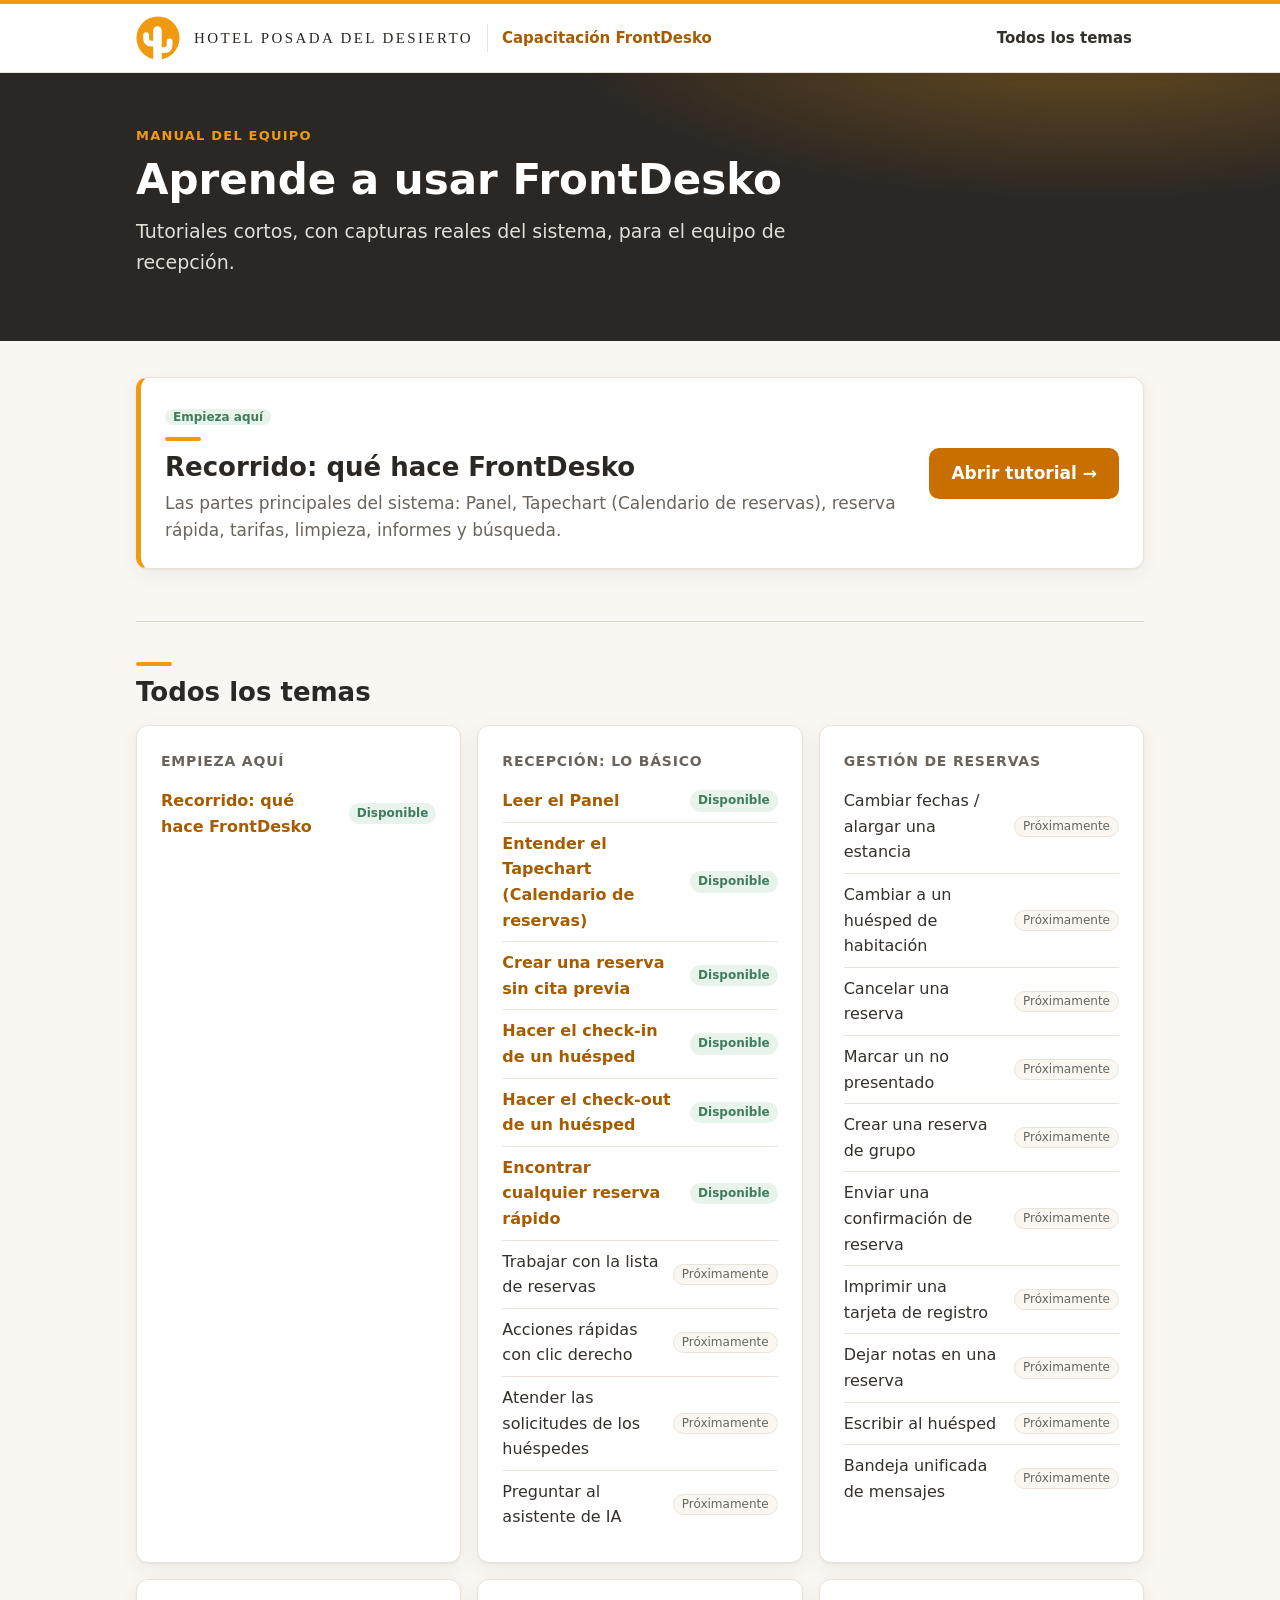
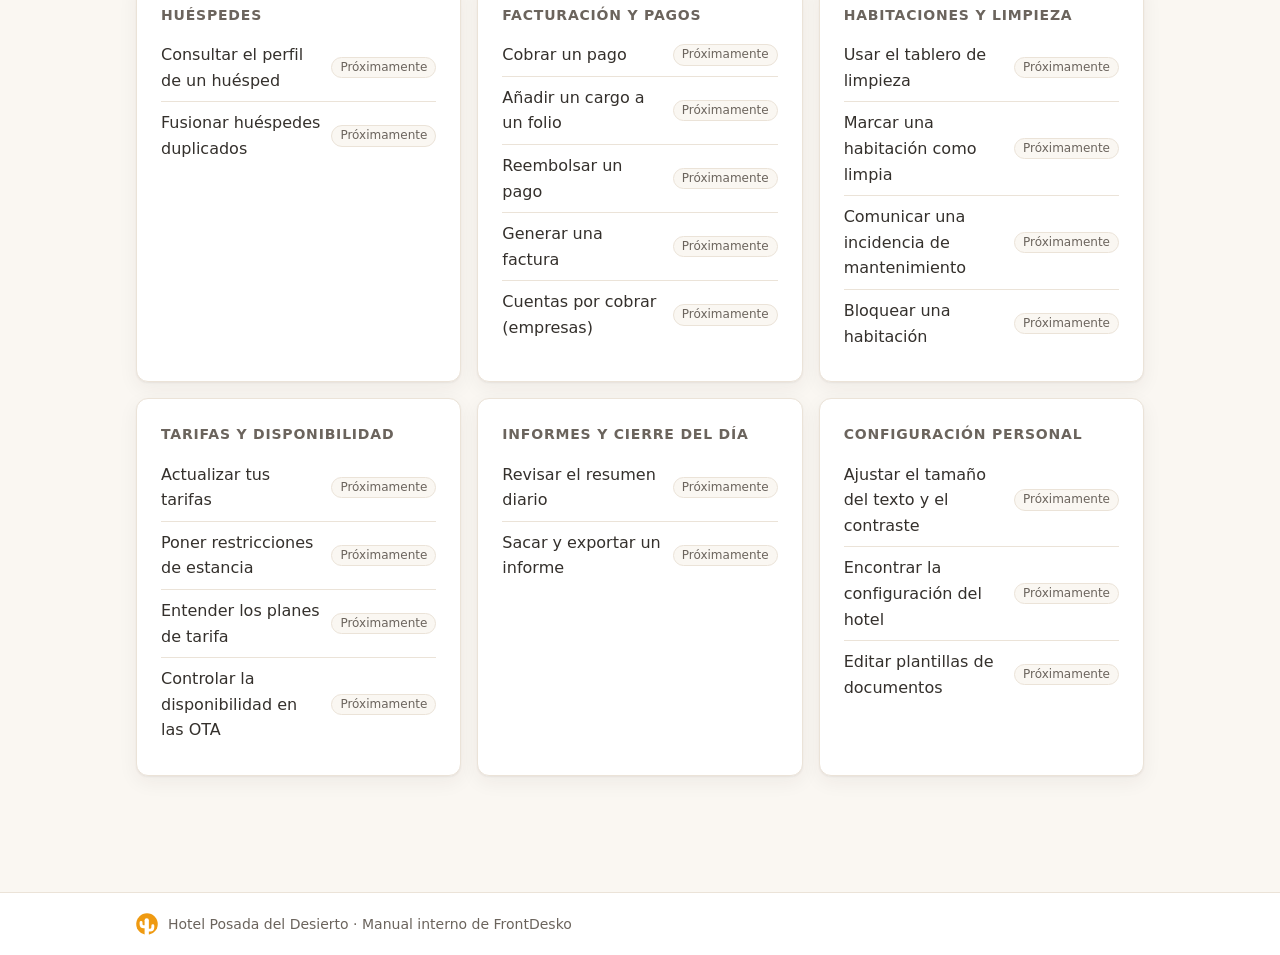
==== commit 58923cc4: "Temas 6 y 7: check-out y buscar reservas; secciones, botón «Ir al anterior» y ajustes - Nuevo tema 6" ====
--- a/index.html
+++ b/index.html
@@ -16,7 +16,7 @@
       <span class="textos">
         <span class="nombre-hotel">Hotel Posada del Desierto</span>
         <span class="separador"></span>
-        <span class="seccion">Capacitación FrontDesko</span>
+        <span class="sitio">Capacitación FrontDesko</span>
       </span>
     </a>
     <nav><a href="index.html">Todos los temas</a></nav>
@@ -56,8 +56,8 @@
           <li><a href="03-entender-el-tapechart.html">Entender el Tapechart (Calendario de reservas)</a><span class="listo">Disponible</span></li>
           <li><a href="04-reserva-sin-cita.html">Crear una reserva sin cita previa</a><span class="listo">Disponible</span></li>
           <li><a href="05-check-in.html">Hacer el check-in de un huésped</a><span class="listo">Disponible</span></li>
-          <li>Hacer el check-out de un huésped<span class="pronto">Próximamente</span></li>
-          <li>Encontrar cualquier reserva rápido<span class="pronto">Próximamente</span></li>
+          <li><a href="06-check-out.html">Hacer el check-out de un huésped</a><span class="listo">Disponible</span></li>
+          <li><a href="07-buscar-reserva.html">Encontrar cualquier reserva rápido</a><span class="listo">Disponible</span></li>
           <li>Trabajar con la lista de reservas<span class="pronto">Próximamente</span></li>
           <li>Acciones rápidas con clic derecho<span class="pronto">Próximamente</span></li>
           <li>Atender las solicitudes de los huéspedes<span class="pronto">Próximamente</span></li>
--- a/css/estilos.css
+++ b/css/estilos.css
@@ -26,7 +26,7 @@
 * { box-sizing: border-box; }
 html {
   scroll-behavior: smooth;
-  /* Lectura guiada (js/pasos.js): los saltos y el ajuste dejan el paso justo bajo la cabecera fija */
+  /* Lectura guiada (js/secciones.js): los saltos y el ajuste dejan la sección justo bajo la cabecera fija */
   scroll-padding-top: calc(var(--alto-cabecera, 120px) + 12px);
   scroll-snap-type: y proximity;
 }
@@ -62,7 +62,7 @@
   font-size: 15px; color: var(--carbon); white-space: nowrap;
 }
 .marca-hotel .separador { width: 1px; height: 28px; background: var(--borde); flex: none; }
-.marca-hotel .seccion { font-weight: 650; font-size: 15px; color: var(--naranja-texto); white-space: nowrap; }
+.marca-hotel .sitio { font-weight: 650; font-size: 15px; color: var(--naranja-texto); white-space: nowrap; }
 .marca-hotel nav { margin-left: auto; display: flex; gap: 4px; }
 .marca-hotel nav a { text-decoration: none; color: var(--texto); font-size: 15px; font-weight: 600; padding: 6px 12px; border-radius: 8px; }
 .marca-hotel nav a:hover { background: var(--naranja-claro); color: var(--naranja-texto); }
@@ -71,7 +71,7 @@
    Navegadores sin soporte: la cabecera se queda en su tamaño normal. */
 @supports (animation-timeline: scroll()) {
   .marca-hotel .contenedor, .marca-hotel .identidad img, .marca-hotel .nombre-hotel,
-  .marca-hotel .seccion, .marca-hotel .separador, .marca-hotel nav a {
+  .marca-hotel .sitio, .marca-hotel .separador, .marca-hotel nav a {
     animation: linear both;
     animation-timeline: scroll();
     animation-range: 0 120px;
@@ -79,14 +79,14 @@
   .marca-hotel .contenedor { animation-name: compacta-fila; }
   .marca-hotel .identidad img { animation-name: compacta-logo; }
   .marca-hotel .nombre-hotel { animation-name: compacta-nombre; }
-  .marca-hotel .seccion { animation-name: compacta-seccion; }
+  .marca-hotel .sitio { animation-name: compacta-sitio; }
   .marca-hotel .separador { animation-name: compacta-separador; }
   .marca-hotel nav a { animation-name: compacta-enlace; }
 }
 @keyframes compacta-fila { to { min-height: 42px; } }
 @keyframes compacta-logo { to { width: 26px; height: 26px; } }
 @keyframes compacta-nombre { to { font-size: 11px; } }
-@keyframes compacta-seccion { to { font-size: 12px; } }
+@keyframes compacta-sitio { to { font-size: 12px; } }
 @keyframes compacta-separador { to { height: 16px; } }
 @keyframes compacta-enlace { to { font-size: 13px; padding: 2px 10px; } }
 
@@ -108,8 +108,8 @@
 /* ---------- Secciones ---------- */
 main.contenedor { padding-top: 36px; padding-bottom: 64px; }
 section { margin: 0 0 52px; }
-/* Separadores horizontales entre secciones y entre pasos */
-main > section + section:not(.tarjeta), .paso + .paso { border-top: 1px solid #ddd2c3; padding-top: 40px; }
+/* Separadores horizontales entre secciones y entre secciones de un tema */
+main > section + section:not(.tarjeta), .seccion + .seccion { border-top: 1px solid #ddd2c3; padding-top: 40px; }
 h2 { font-size: 26px; line-height: 1.25; margin: 0 0 16px; color: var(--carbon); }
 h2::before { content: ""; display: block; width: 36px; height: 4px; border-radius: 2px; background: var(--naranja); margin-bottom: 10px; }
 h3 { font-size: 20px; margin: 0 0 8px; color: var(--carbon); }
@@ -117,7 +117,7 @@
 
 .aprenderas { columns: 2; column-gap: 12px; list-style: none; padding: 0; margin: 0; }
 .aprenderas li { background: var(--blanco); border: 1px solid var(--borde); border-radius: var(--radio); padding: 10px 14px 10px 54px; margin-bottom: 10px; min-height: 50px; position: relative; break-inside: avoid; }
-/* Icono de birrete (aprender), sin números: no son pasos. Trazo = --naranja-texto (#a65c00) */
+/* Icono de birrete (aprender), sin números: no son secciones. Trazo = --naranja-texto (#a65c00) */
 .aprenderas li::before {
   content: ""; position: absolute; left: 12px; top: 8px; width: 32px; height: 32px; border-radius: 50%;
   background: var(--naranja-claro) url("data:image/svg+xml,%3Csvg xmlns='http://www.w3.org/2000/svg' viewBox='0 0 24 24' fill='none' stroke='%23a65c00' stroke-width='2' stroke-linecap='round' stroke-linejoin='round'%3E%3Cpath d='M22 10 12 5 2 10l10 5 10-5z'/%3E%3Cpath d='M6 12v5c3 2 9 2 12 0v-5'/%3E%3Cpath d='M22 10v6'/%3E%3C/svg%3E") center / 21px no-repeat;
@@ -134,61 +134,63 @@
 .nota p { margin: 0; }
 
 /* ---------- Pasos ---------- */
-.paso { display: grid; grid-template-columns: 56px 1fr; gap: 0 20px; margin: 0 0 48px; scroll-snap-align: start; }
-.paso .num { width: 48px; height: 48px; border-radius: 50%; background: var(--naranja-fuerte); color: #fff; font-weight: 800; font-size: 20px; display: grid; place-items: center; box-shadow: 0 0 0 5px var(--naranja-claro); }
-.paso .cuerpo { min-width: 0; }
-.paso .titulo-paso { font-size: 22px; margin: 6px 0 12px; color: var(--carbon); }
-.paso .accion { display: flex; gap: 10px; align-items: flex-start; background: var(--blanco); border: 1px solid var(--borde); border-radius: 10px; padding: 12px 14px; margin: 14px 0 0; }
-.paso .accion .icono { flex: none; width: 26px; height: 26px; border-radius: 6px; background: var(--naranja); color: #fff; display: grid; place-items: center; font-weight: 800; font-size: 13px; }
-.paso .turno { margin: 10px 0 0; padding: 12px 14px; border-radius: 10px; background: var(--salvia-claro); }
-.paso .turno b { color: var(--salvia); }
-.siguiente-paso { display: inline-block; margin-top: 18px; padding: 8px 18px; border: 1px solid var(--naranja); border-radius: 10px; background: var(--blanco); color: var(--naranja-texto); font-weight: 700; font-size: 15px; text-decoration: none; }
-.siguiente-paso:hover, .siguiente-paso:focus-visible { background: var(--naranja-claro); outline: none; }
-
-/* Barra de pasos bajo la cabecera (js/pasos.js) */
-.barra-pasos { border-top: 1px solid var(--borde); }
-.barra-pasos .contenedor { display: flex; align-items: center; gap: 14px; min-height: 44px; }
-.barra-pasos .donde { font-size: 14px; font-weight: 700; color: var(--carbon); white-space: nowrap; }
-.barra-pasos .puntos { display: flex; gap: 6px; flex-wrap: wrap; }
-.barra-pasos .puntos a { width: 28px; height: 28px; border-radius: 50%; display: grid; place-items: center; font-size: 13px; font-weight: 700; text-decoration: none; color: var(--texto-suave); background: var(--blanco); border: 1px solid var(--borde); }
-.barra-pasos .puntos a:hover { border-color: var(--naranja); color: var(--naranja-texto); }
-.barra-pasos .puntos a.hecho { background: var(--naranja-claro); border-color: var(--naranja-claro); color: var(--naranja-texto); }
-.barra-pasos .puntos a.actual { background: var(--naranja-fuerte); border-color: var(--naranja-fuerte); color: #fff; }
-
-/* Índice vertical de pasos a la izquierda (js/pasos.js), solo en pantallas anchas.
-   Ocupa el margen libre a la izquierda del contenido y acompaña mientras se leen los pasos. */
-.indice-pasos { display: none; }
-@media (min-width: 1280px) {
-  .barra-pasos { display: none; }
+.seccion { display: grid; grid-template-columns: 56px 1fr; gap: 0 20px; margin: 0 0 48px; scroll-snap-align: start; }
+.seccion .num { width: 48px; height: 48px; border-radius: 50%; background: var(--naranja-fuerte); color: #fff; font-weight: 800; font-size: 20px; display: grid; place-items: center; box-shadow: 0 0 0 5px var(--naranja-claro); }
+.seccion .cuerpo { min-width: 0; }
+.seccion .titulo-seccion { font-size: 22px; margin: 6px 0 12px; color: var(--carbon); }
+.seccion .accion { display: flex; gap: 10px; align-items: flex-start; background: var(--blanco); border: 1px solid var(--borde); border-radius: 10px; padding: 12px 14px; margin: 14px 0 0; }
+.seccion .accion .icono { flex: none; width: 26px; height: 26px; border-radius: 6px; background: var(--naranja); color: #fff; display: grid; place-items: center; font-weight: 800; font-size: 13px; }
+.seccion .turno { margin: 10px 0 0; padding: 12px 14px; border-radius: 10px; background: var(--salvia-claro); }
+.seccion .turno b { color: var(--salvia); }
+.siguiente-seccion { display: inline-block; margin-top: 22px; padding: 14px 32px; border: 2px solid var(--naranja); border-radius: 12px; background: var(--blanco); color: var(--naranja-texto); font-weight: 700; font-size: 17px; text-decoration: none; }
+.siguiente-seccion:hover, .siguiente-seccion:focus-visible { background: var(--naranja-claro); outline: none; }
+
+/* Barra de secciones bajo la cabecera (js/secciones.js) */
+.barra-secciones { border-top: 1px solid var(--borde); }
+.barra-secciones .contenedor { display: flex; align-items: center; gap: 14px; min-height: 44px; }
+.barra-secciones .donde { font-size: 14px; font-weight: 700; color: var(--carbon); white-space: nowrap; }
+.barra-secciones .puntos { display: flex; gap: 6px; flex-wrap: wrap; }
+.barra-secciones .puntos a { width: 28px; height: 28px; border-radius: 50%; display: grid; place-items: center; font-size: 13px; font-weight: 700; text-decoration: none; color: var(--texto-suave); background: var(--blanco); border: 1px solid var(--borde); }
+.barra-secciones .puntos a:hover { border-color: var(--naranja); color: var(--naranja-texto); }
+.barra-secciones .puntos a.hecho { background: var(--naranja-claro); border-color: var(--naranja-claro); color: var(--naranja-texto); }
+.barra-secciones .puntos a.actual { background: var(--naranja-fuerte); border-color: var(--naranja-fuerte); color: #fff; }
+
+/* Índice vertical de secciones a la izquierda (js/secciones.js), solo en pantallas anchas (desde 1350px), siempre con títulos.
+   Ocupa el margen libre a la izquierda del contenido y acompaña mientras se leen las secciones.
+   Por debajo de 1350px no cabe con títulos: en su lugar sale la barra «Sección N de M» arriba. */
+.indice-secciones { display: none; }
+@media (min-width: 1350px) {
+  .barra-secciones { display: none; }
   .con-indice { position: relative; }
-  .indice-pasos {
+  .indice-secciones {
     display: block; position: absolute; top: 0; bottom: 0;
     right: calc(100% + 24px); width: min(240px, calc((100vw - 1040px) / 2 - 24px));
   }
-  .indice-pasos .fijo { position: sticky; top: calc(var(--alto-cabecera, 70px) + 24px); }
-  .indice-pasos .donde { display: block; font-size: 13px; font-weight: 700; text-transform: uppercase; letter-spacing: .6px; color: var(--texto-suave); margin-bottom: 10px; }
-  .indice-pasos ol { list-style: none; margin: 0; padding: 0; display: grid; gap: 6px; }
-  /* Cada paso es una fila-botón: fondo blanco, borde y sombra; al pasar el ratón se resalta y aparece la flecha */
-  .indice-pasos a {
+  .indice-secciones .fijo { position: sticky; top: calc(var(--alto-cabecera, 70px) + 24px); }
+  .indice-secciones .donde { display: block; font-size: 13px; font-weight: 700; text-transform: uppercase; letter-spacing: .6px; color: var(--texto-suave); margin-bottom: 10px; }
+  .indice-secciones ol { list-style: none; margin: 0; padding: 0; display: grid; gap: 6px; }
+  /* Cada sección es una fila-botón: fondo blanco, borde y sombra; al pasar el ratón se resalta y aparece la flecha */
+  .indice-secciones a {
     display: flex; align-items: center; gap: 10px; padding: 7px 10px 7px 7px;
     text-decoration: none; color: var(--texto); font-size: 14px; font-weight: 600; line-height: 1.3;
     background: var(--blanco); border: 1px solid var(--borde); border-radius: 10px;
     box-shadow: 0 1px 2px rgba(43, 39, 36, .06);
     transition: border-color .15s, background-color .15s, transform .15s;
   }
-  .indice-pasos a::after { content: "›"; margin-left: auto; font-size: 18px; line-height: 1; color: var(--naranja-texto); opacity: 0; transition: opacity .15s; }
-  .indice-pasos .n { flex: none; width: 28px; height: 28px; border-radius: 50%; display: grid; place-items: center; font-size: 13px; font-weight: 700; background: var(--arena); border: 1px solid var(--borde); color: var(--texto-suave); }
-  .indice-pasos .t { display: none; }
-  .indice-pasos a:hover, .indice-pasos a:focus-visible { border-color: var(--naranja); background: var(--naranja-claro); transform: translateX(3px); outline: none; }
-  .indice-pasos a:hover::after, .indice-pasos a:focus-visible::after { opacity: 1; }
-  .indice-pasos a.hecho .n { background: var(--naranja-claro); border-color: var(--naranja-claro); color: var(--naranja-texto); }
-  .indice-pasos a.actual { border-color: var(--naranja); background: var(--naranja-claro); color: var(--carbon); font-weight: 700; box-shadow: inset 4px 0 0 var(--naranja-fuerte); }
-  .indice-pasos a.actual .n { background: var(--naranja-fuerte); border-color: var(--naranja-fuerte); color: #fff; }
-  @media (prefers-reduced-motion: reduce) { .indice-pasos a { transition: none; } .indice-pasos a:hover { transform: none; } }
-}
-/* Con más espacio, el índice muestra también el título de cada paso */
-@media (min-width: 1600px) {
-  .indice-pasos .t { display: block; }
+  .indice-secciones a::after { content: "›"; margin-left: auto; font-size: 18px; line-height: 1; color: var(--naranja-texto); opacity: 0; transition: opacity .15s; }
+  .indice-secciones .n { flex: none; width: 28px; height: 28px; border-radius: 50%; display: grid; place-items: center; font-size: 13px; font-weight: 700; background: var(--arena); border: 1px solid var(--borde); color: var(--texto-suave); }
+  .indice-secciones a:hover, .indice-secciones a:focus-visible { border-color: var(--naranja); background: var(--naranja-claro); transform: translateX(3px); outline: none; }
+  .indice-secciones a:hover::after, .indice-secciones a:focus-visible::after { opacity: 1; }
+  .indice-secciones a.hecho .n { background: var(--naranja-claro); border-color: var(--naranja-claro); color: var(--naranja-texto); }
+  .indice-secciones a.actual { border-color: var(--naranja); background: var(--naranja-claro); color: var(--carbon); font-weight: 700; box-shadow: inset 4px 0 0 var(--naranja-fuerte); }
+  .indice-secciones a.actual .n { background: var(--naranja-fuerte); border-color: var(--naranja-fuerte); color: #fff; }
+  @media (prefers-reduced-motion: reduce) { .indice-secciones a { transition: none; } .indice-secciones a:hover { transform: none; } }
+}
+/* Columna estrecha (menos de 200px): botones más compactos para que quepan los títulos */
+@media (min-width: 1350px) and (max-width: 1499px) {
+  .indice-secciones a { gap: 7px; padding: 6px 6px 6px 5px; font-size: 13px; }
+  .indice-secciones a::after { display: none; }
+  .indice-secciones .n { width: 24px; height: 24px; font-size: 12px; }
 }
 
 .leyenda { list-style: none; padding: 0; margin: 14px 0 0; display: grid; gap: 8px; }
@@ -198,6 +200,12 @@
 /* Imitan elementos de FrontDesko (se mantienen en azul como en el sistema) */
 .boton-ui { display: inline-block; background: #1a73d9; color: #fff; font-weight: 600; font-size: 14px; padding: 1px 10px; border-radius: 6px; white-space: nowrap; }
 .boton-ui.borde { background: #fff; color: #1a73d9; border: 1px solid #1a73d9; }
+.boton-ui.morado { background: #7f57d9; } /* botón Check-out de FrontDesko */
+.boton-ui.verde { background: #39a068; } /* botones de cobro de FrontDesko (Cobrar y hacer check-in/check-out) */
+/* Tecla del teclado: <kbd class="tecla">Enter</kbd> se dibuja como una tecla, con el icono ↵ a la izquierda. */
+.tecla { display: inline-block; background: var(--blanco); color: var(--carbon); font: inherit; font-weight: 700; font-size: 14px; line-height: 1.4; padding: 0 9px; border: 1px solid var(--texto-suave); border-bottom-width: 3px; border-radius: 6px; white-space: nowrap; }
+.tecla::before { content: ""; display: inline-block; width: 15px; height: 15px; margin-right: 5px; vertical-align: -2px;
+  background: url("data:image/svg+xml,%3Csvg xmlns='http://www.w3.org/2000/svg' viewBox='0 0 24 24'%3E%3Cpath fill='%232b2724' d='M19 5v6H7.83l3.58-3.59L10 6l-6 6 6 6 1.41-1.41L7.83 13H21V5z'/%3E%3C/svg%3E") no-repeat center / contain; }
 .pestana-ui { display: inline-block; border: 1px solid #d6dde6; background: #fff; color: #1d2733; font-weight: 600; font-size: 14px; padding: 1px 10px; border-radius: 6px; white-space: nowrap; }
 .etiqueta-ui { display: inline-block; font-size: 12px; font-weight: 700; padding: 0 6px; border-radius: 4px; }
 .etiqueta-ui.limpia { background: #d9f5e3; color: #1f7a45; }
@@ -208,7 +216,7 @@
 .captura img { border-radius: 10px 10px 0 0; }
 .captura a { display: block; cursor: zoom-in; }
 .captura figcaption { font-size: 14px; color: var(--texto-suave); padding: 8px 14px; border-top: 1px solid var(--borde); background: #fdfbf8; border-radius: 0 0 10px 10px; }
-.captura .lienzo { position: relative; }
+.captura .lienzo { position: relative; width: fit-content; max-width: 100%; } /* se ajusta a la imagen: los marcadores van en % de la imagen, también si es más estrecha que la página */
 .marca {
   position: absolute; width: 4.5%; aspect-ratio: 1; min-width: 30px;
   transform: translate(-50%, -50%);
@@ -219,7 +227,7 @@
 /* Marcador rectangular: enmarca toda la zona (botón, tarjeta, columna...). left/top = esquina superior izquierda */
 .marca.caja { aspect-ratio: auto; min-width: 0; transform: none; border-radius: 8px; }
 .marca[data-texto] { cursor: help; }
-.marca[data-texto]:hover { animation: none; border-color: var(--naranja-fuerte); box-shadow: 0 0 0 6px rgba(239, 154, 17, .4); }
+.marca[data-texto]:hover, .marca.fija { animation: none; border-color: var(--naranja-fuerte); box-shadow: 0 0 0 6px rgba(239, 154, 17, .4); }
 
 /* Globo de las anotaciones (js/anotaciones.js) */
 .globo {
@@ -278,7 +286,7 @@
 .visor-escena { flex: 1; position: relative; overflow: hidden; display: flex; align-items: center; justify-content: center; touch-action: none; cursor: zoom-in; }
 .visor-escena.con-zoom { cursor: grab; }
 .visor-escena.con-zoom.arrastrando { cursor: grabbing; }
-.visor-lienzo { flex: none; transform-origin: center center; user-select: none; }
+.visor-lienzo { flex: none; transform-origin: center center; user-select: none; -webkit-user-select: none; -webkit-touch-callout: none; }
 .visor-lienzo img { border-radius: 6px; pointer-events: none; }
 .visor-ayuda { text-align: center; font-size: 13px; color: #a9a097; padding: 8px 16px 12px; }
 
@@ -304,8 +312,15 @@
 dl.glosario dt { font-weight: 700; color: var(--carbon); }
 dl.glosario dd { margin: 0; }
 details { background: #fff; border: 1px solid var(--borde); border-radius: 10px; padding: 12px 16px; margin: 0 0 10px; }
-details summary { cursor: pointer; font-weight: 600; }
-details[open] summary { margin-bottom: 8px; color: var(--naranja-texto); }
+/* La pregunta ocupa toda la tarjeta (márgenes negativos = relleno del details): se abre con un clic en cualquier parte. */
+details summary { cursor: pointer; font-weight: 600; margin: -12px -16px; padding: 12px 16px; border-radius: 10px; }
+details[open] summary { margin-bottom: 0; padding-bottom: 8px; color: var(--naranja-texto); }
+/* La respuesta se despliega y aparece suavemente (Chrome/Edge recientes; en otros navegadores se abre sin animación). */
+details { interpolate-size: allow-keywords; }
+details::details-content { block-size: 0; opacity: 0; overflow: hidden; transition: block-size .22s ease, opacity .22s ease, content-visibility .22s allow-discrete; }
+details[open]::details-content { block-size: auto; opacity: 1; }
+details summary { transition: padding-bottom .22s ease, color .22s ease; }
+@media (prefers-reduced-motion: reduce) { details, details summary, details::details-content { transition: none; } }
 
 /* ---------- Índice (portada) ---------- */
 .temas { display: grid; grid-template-columns: repeat(auto-fit, minmax(280px, 1fr)); gap: 16px; }
@@ -323,6 +338,14 @@
 
 /* ---------- Pie ---------- */
 .siguiente { display: flex; justify-content: space-between; align-items: center; gap: 16px; flex-wrap: wrap; }
+/* Final de cada tema: botón «Ir al anterior» a la izquierda (misma altura) y tarjeta «Siguiente tema».
+   El primer tema no tiene anterior: ahí solo va la tarjeta. */
+.temas-vecinos { display: flex; align-items: stretch; gap: 16px; margin: 0 0 52px; }
+.temas-vecinos .siguiente { flex: 1; margin: 0; }
+.tema-anterior { display: flex; flex-direction: column; align-items: center; justify-content: center; gap: 4px; padding: 14px 28px; background: var(--carbon); color: #fff; font-weight: 700; font-size: 17px; text-decoration: none; white-space: nowrap; border-radius: var(--radio); box-shadow: var(--sombra); }
+.tema-anterior .flecha { font-size: 40px; line-height: 1; } /* flecha grande, encima del texto */
+.tema-anterior:hover, .tema-anterior:focus-visible { outline: 3px solid var(--naranja); outline-offset: 2px; }
+@media (max-width: 640px) { .temas-vecinos { flex-direction: column-reverse; } } /* en móvil: tarjeta arriba, botón debajo */
 footer { border-top: 1px solid var(--borde); padding: 20px 0; font-size: 14px; color: var(--texto-suave); background: var(--blanco); }
 footer .contenedor { display: flex; align-items: center; gap: 10px; }
 footer img { width: 22px; height: 22px; }
@@ -333,7 +356,7 @@
   .marca-hotel .identidad { flex-wrap: wrap; row-gap: 0; }
   .marca-hotel .textos { display: flex; flex-direction: column; line-height: 1.25; }
   .marca-hotel .nombre-hotel { font-size: 12px; letter-spacing: .12em; }
-  .marca-hotel .seccion { font-size: 14px; }
+  .marca-hotel .sitio { font-size: 14px; }
   .marca-hotel nav { display: none; }
 }
 @media (min-width: 761px) {
@@ -341,8 +364,8 @@
 }
 @media (max-width: 640px) {
   body { font-size: 16px; }
-  .paso { grid-template-columns: 1fr; }
-  .paso .num { margin-bottom: 6px; }
+  .seccion { grid-template-columns: 1fr; }
+  .seccion .num { margin-bottom: 6px; }
   dl.glosario { grid-template-columns: 1fr; gap: 2px; }
   dl.glosario dd { margin-bottom: 10px; }
   .flujo li:not(:last-child)::after { content: "⬇"; right: 50%; top: auto; bottom: -13px; transform: translateX(50%); }
@@ -358,7 +381,7 @@
   .cabecera { background: none; color: #000; padding: 0 0 12px; border-bottom: 2px solid var(--naranja); }
   .cabecera p.lead, .migas { color: #333; }
   .ficha { border-color: #999; }
-  .paso, .captura, details, .nota { break-inside: avoid; }
+  .seccion, .captura, details, .nota { break-inside: avoid; }
   .marca { animation: none; }
   .termino { text-decoration: none; }
   a { color: inherit; text-decoration: none; }
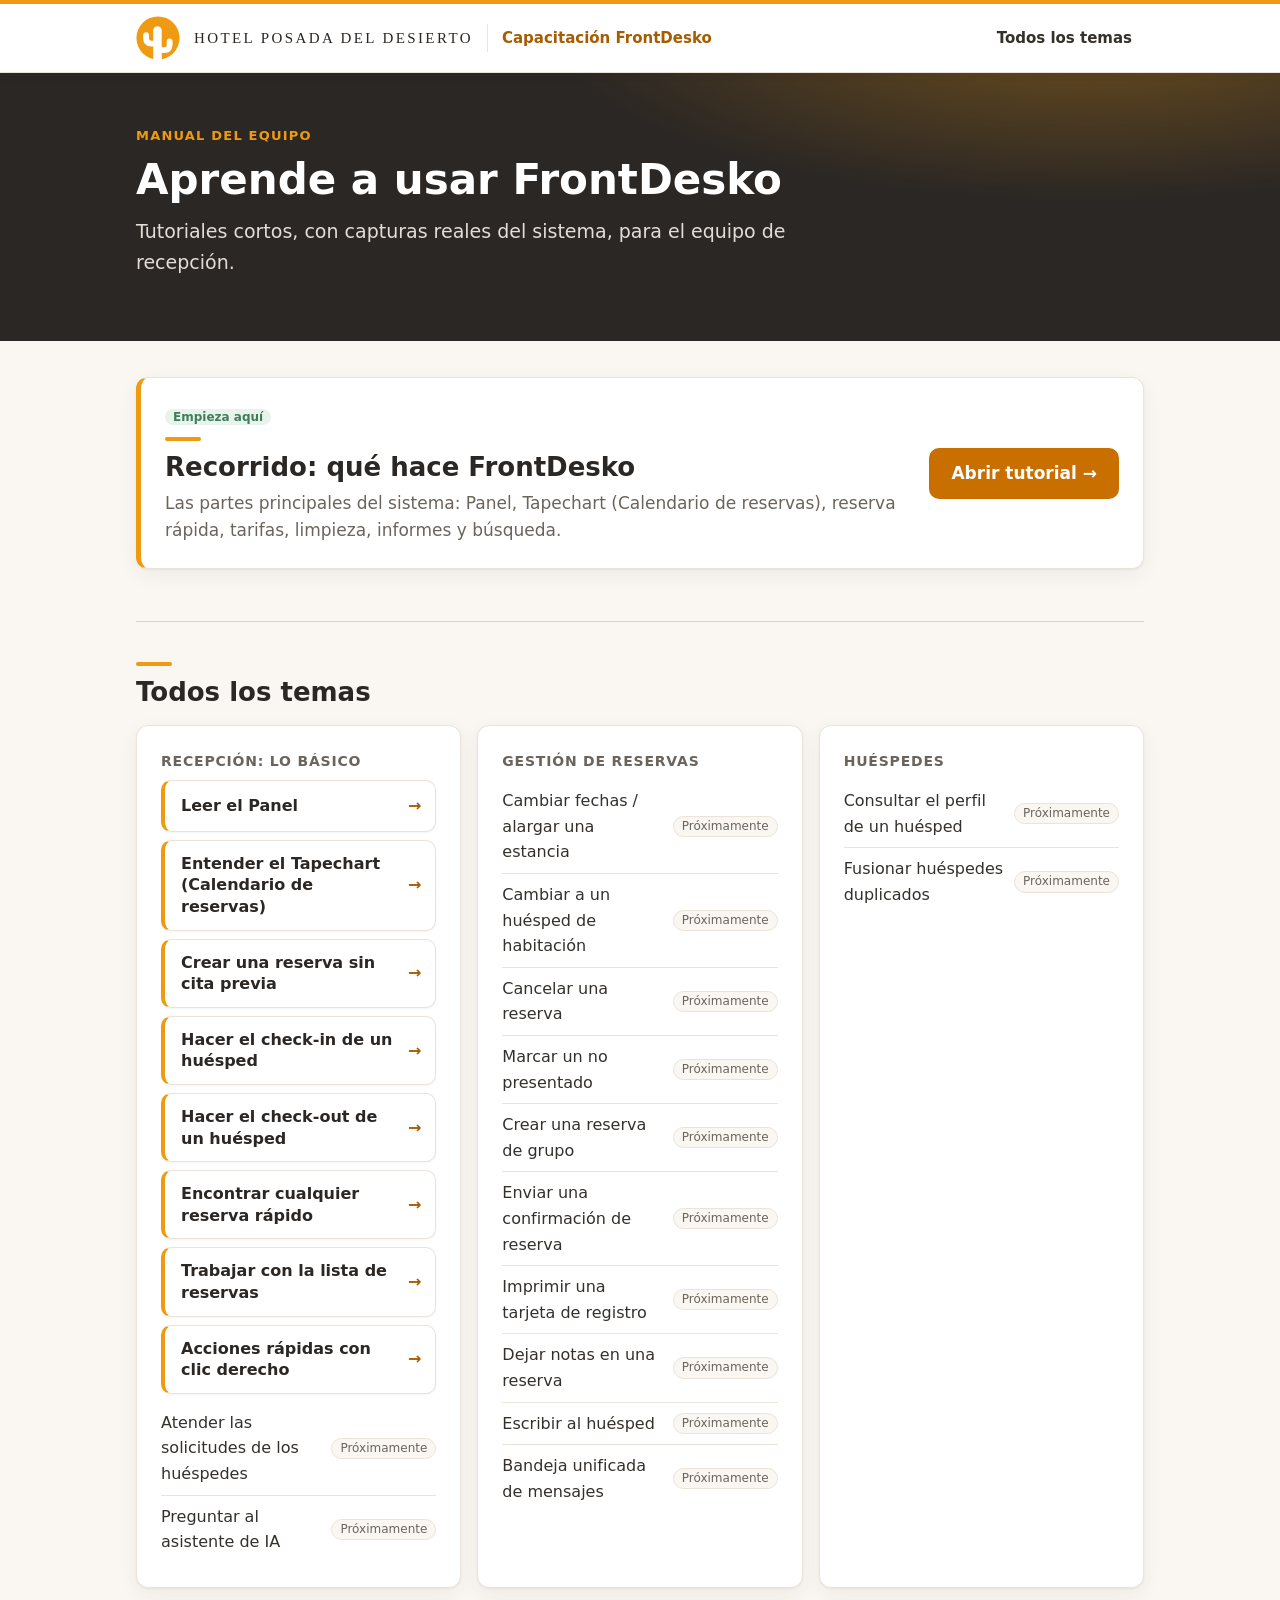
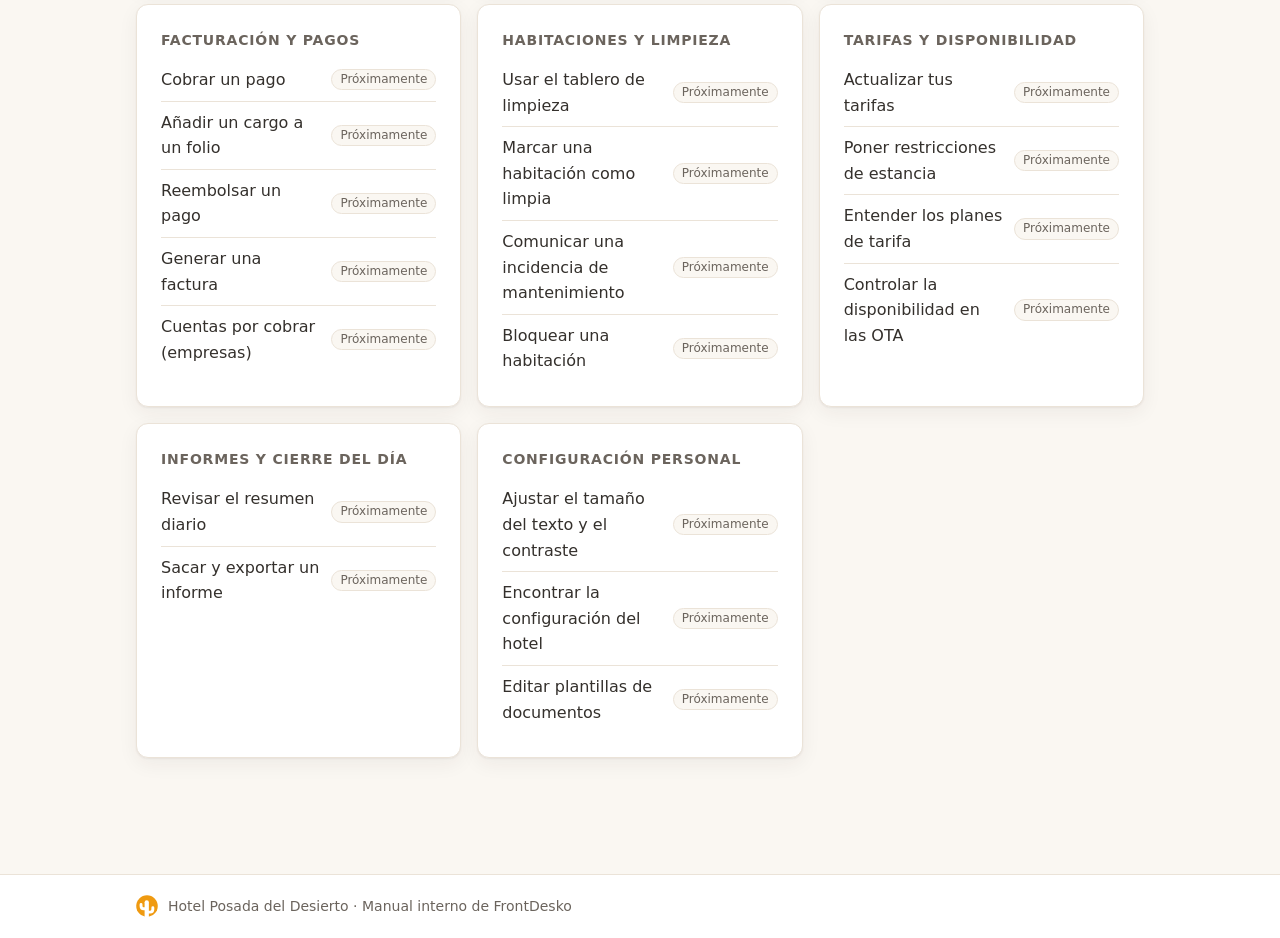
==== commit 5cd05e79: "Temas 8 y 9: lista de reservas y clic derecho; portada con tarjetas clicables - 08-lista-reservas.ht" ====
--- a/index.html
+++ b/index.html
@@ -46,10 +46,6 @@
     <h2>Todos los temas</h2>
     <div class="temas">
       <div class="tarjeta grupo">
-        <h3>Empieza aquí</h3>
-        <ul><li><a href="01-recorrido.html">Recorrido: qué hace FrontDesko</a><span class="listo">Disponible</span></li></ul>
-      </div>
-      <div class="tarjeta grupo">
         <h3>Recepción: lo básico</h3>
         <ul>
           <li><a href="02-leer-el-panel.html">Leer el Panel</a><span class="listo">Disponible</span></li>
@@ -58,8 +54,8 @@
           <li><a href="05-check-in.html">Hacer el check-in de un huésped</a><span class="listo">Disponible</span></li>
           <li><a href="06-check-out.html">Hacer el check-out de un huésped</a><span class="listo">Disponible</span></li>
           <li><a href="07-buscar-reserva.html">Encontrar cualquier reserva rápido</a><span class="listo">Disponible</span></li>
-          <li>Trabajar con la lista de reservas<span class="pronto">Próximamente</span></li>
-          <li>Acciones rápidas con clic derecho<span class="pronto">Próximamente</span></li>
+          <li><a href="08-lista-reservas.html">Trabajar con la lista de reservas</a><span class="listo">Disponible</span></li>
+          <li><a href="09-clic-derecho.html">Acciones rápidas con clic derecho</a><span class="listo">Disponible</span></li>
           <li>Atender las solicitudes de los huéspedes<span class="pronto">Próximamente</span></li>
           <li>Preguntar al asistente de IA<span class="pronto">Próximamente</span></li>
         </ul>
--- a/css/estilos.css
+++ b/css/estilos.css
@@ -327,8 +327,27 @@
 .grupo h3 { font-size: 14px; text-transform: uppercase; letter-spacing: .8px; color: var(--texto-suave); margin: 0 0 8px; }
 .grupo ul { list-style: none; margin: 0; padding: 0; }
 .grupo li { padding: 8px 0; border-bottom: 1px solid var(--borde); display: flex; justify-content: space-between; gap: 10px; font-size: 16px; }
-.grupo li:last-child { border-bottom: 0; }
+.grupo li:last-child:not(:has(> a)) { border-bottom: 0; }
 .grupo li a { font-weight: 600; text-decoration: none; }
+/* Temas disponibles: cada uno es una tarjeta clicable entera (el enlace se estira sobre ella). */
+.grupo li:has(> a) {
+  position: relative; align-items: center; margin: 0 0 8px; padding: 12px 14px 12px 16px;
+  background: var(--blanco); border: 1px solid var(--borde); border-left: 4px solid var(--naranja); border-radius: 10px;
+  box-shadow: 0 1px 2px rgba(43, 39, 36, .05);
+  transition: border-color .15s ease, box-shadow .15s ease, transform .15s ease, background-color .15s ease;
+}
+.grupo li > a { flex: 1; color: var(--carbon); line-height: 1.35; }
+.grupo li:has(> a) .listo { display: none; } /* la tarjeta con flecha ya indica que está disponible */
+.grupo li > a::after { content: ""; position: absolute; inset: 0; border-radius: inherit; }
+.grupo li:has(> a)::after { content: "→"; color: var(--naranja-texto); font-weight: 700; transition: transform .15s ease; pointer-events: none; } /* sin esto, al desplazarse tapa el enlace y el hover parpadea */
+.grupo li:has(> a:hover), .grupo li:has(> a:focus-visible) {
+  background: var(--naranja-claro); border-color: var(--naranja); box-shadow: var(--sombra); transform: translateY(-1px);
+}
+.grupo li:has(> a:focus-visible) { outline: 3px solid var(--naranja); outline-offset: 2px; }
+.grupo li > a:focus-visible { outline: none; }
+.grupo li:has(> a:hover)::after, .grupo li:has(> a:focus-visible)::after { transform: translateX(3px); }
+.grupo li:has(> a:hover) > a { color: var(--naranja-texto); }
+@media (prefers-reduced-motion: reduce) { .grupo li:has(> a), .grupo li:has(> a)::after { transition: none; transform: none; } }
 .pronto { font-size: 12px; color: var(--texto-suave); background: var(--arena); border: 1px solid var(--borde); border-radius: 999px; padding: 0 8px; white-space: nowrap; align-self: center; }
 .listo { font-size: 12px; color: var(--salvia); background: var(--salvia-claro); border-radius: 999px; padding: 1px 8px; white-space: nowrap; align-self: center; font-weight: 700; }
 .destacado { display: flex; gap: 24px; align-items: center; flex-wrap: wrap; border-left: 5px solid var(--naranja); }
@@ -342,6 +361,10 @@
    El primer tema no tiene anterior: ahí solo va la tarjeta. */
 .temas-vecinos { display: flex; align-items: stretch; gap: 16px; margin: 0 0 52px; }
 .temas-vecinos .siguiente { flex: 1; margin: 0; }
+/* Toda la tarjeta «Siguiente tema» es clicable: el enlace .boton se estira sobre ella. */
+.siguiente:has(.boton) { position: relative; }
+.siguiente .boton::after { content: ""; position: absolute; inset: 0; border-radius: inherit; }
+.siguiente:has(.boton:hover), .siguiente:has(.boton:focus-visible) { outline: 3px solid var(--naranja); outline-offset: 2px; }
 .tema-anterior { display: flex; flex-direction: column; align-items: center; justify-content: center; gap: 4px; padding: 14px 28px; background: var(--carbon); color: #fff; font-weight: 700; font-size: 17px; text-decoration: none; white-space: nowrap; border-radius: var(--radio); box-shadow: var(--sombra); }
 .tema-anterior .flecha { font-size: 40px; line-height: 1; } /* flecha grande, encima del texto */
 .tema-anterior:hover, .tema-anterior:focus-visible { outline: 3px solid var(--naranja); outline-offset: 2px; }
